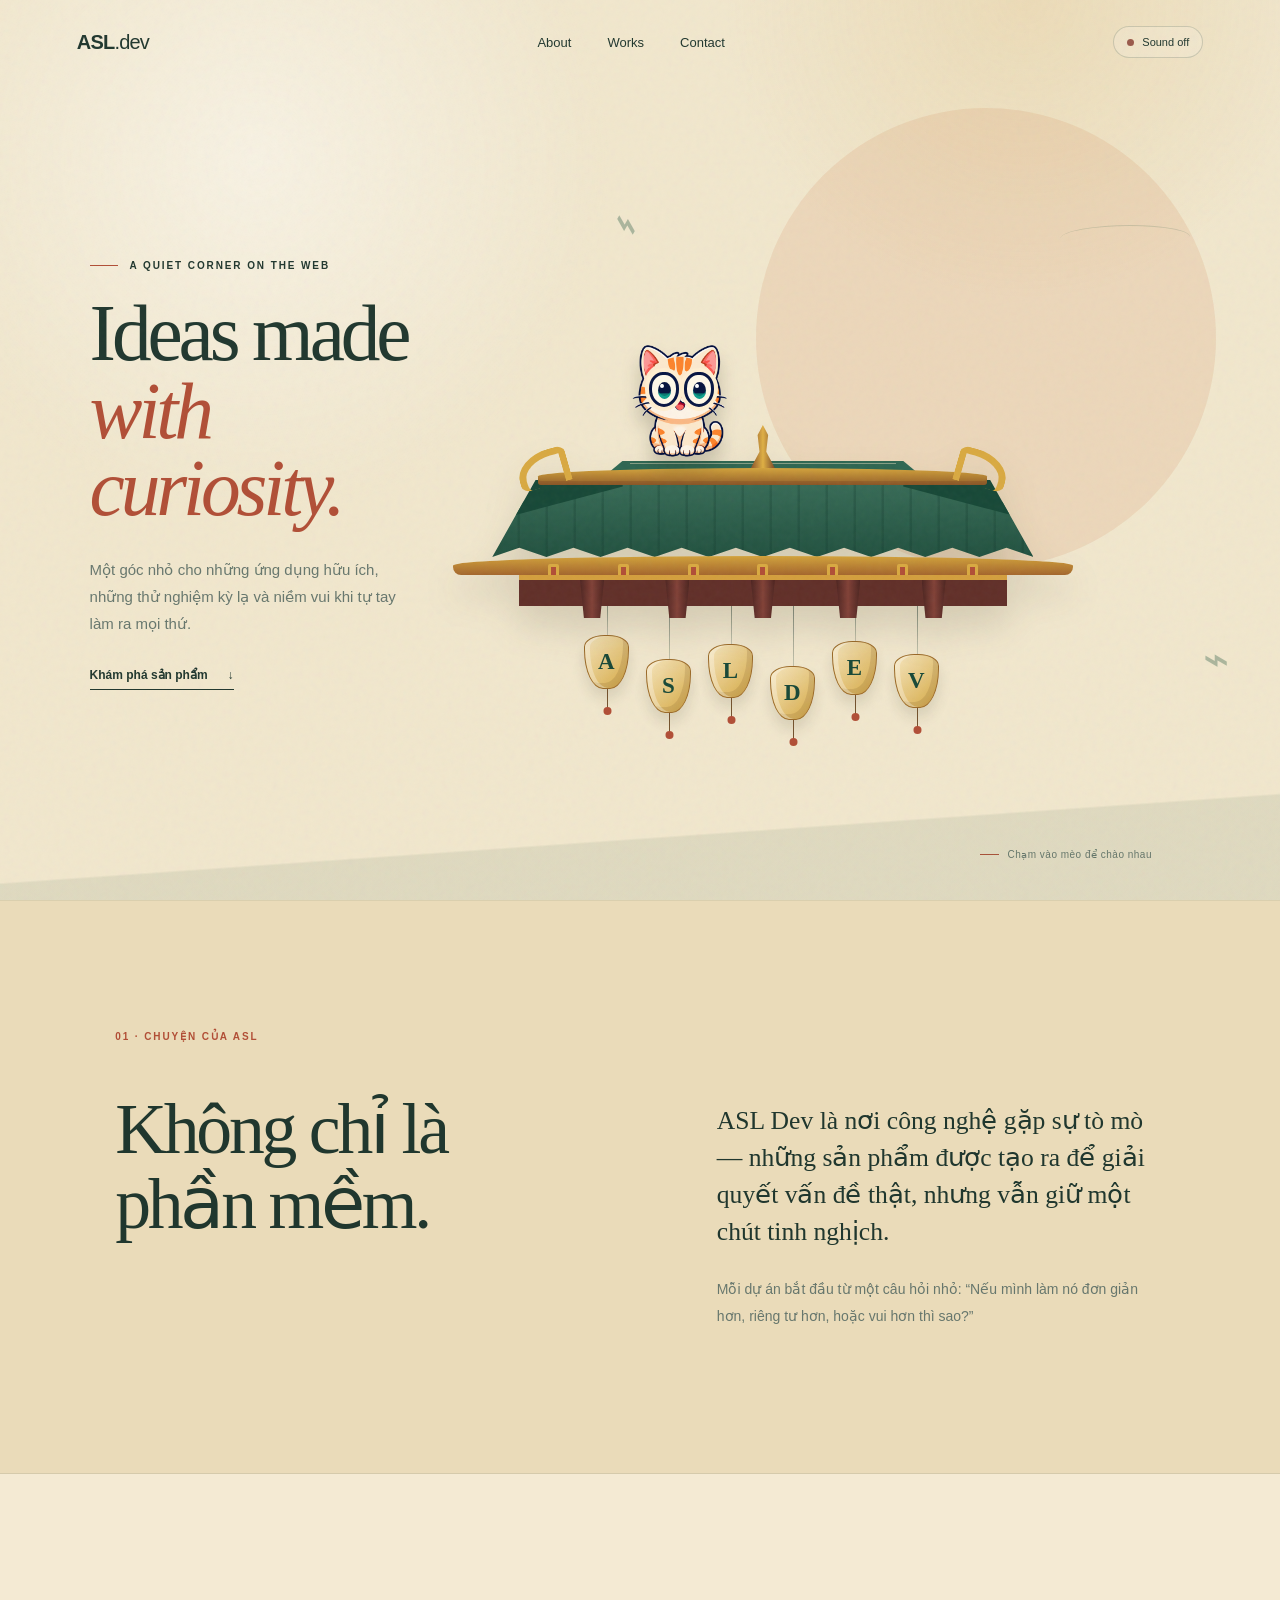
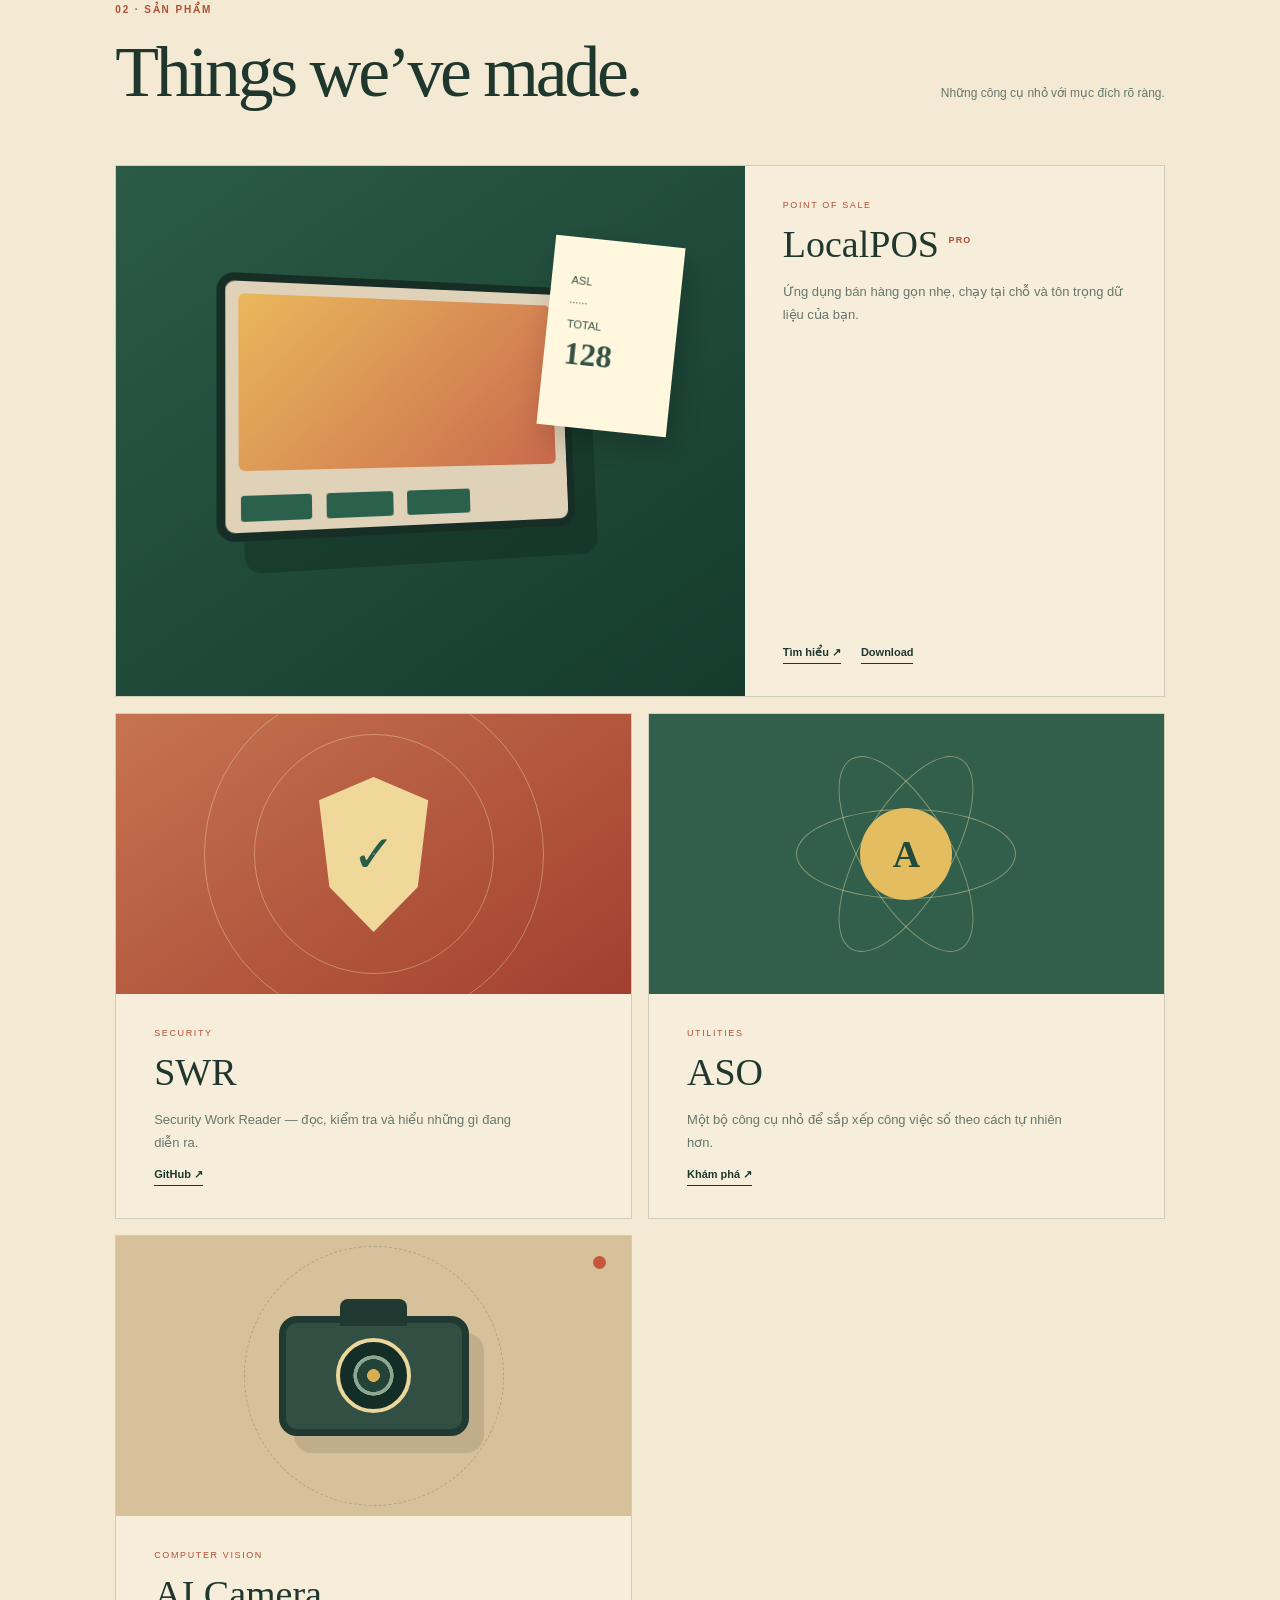
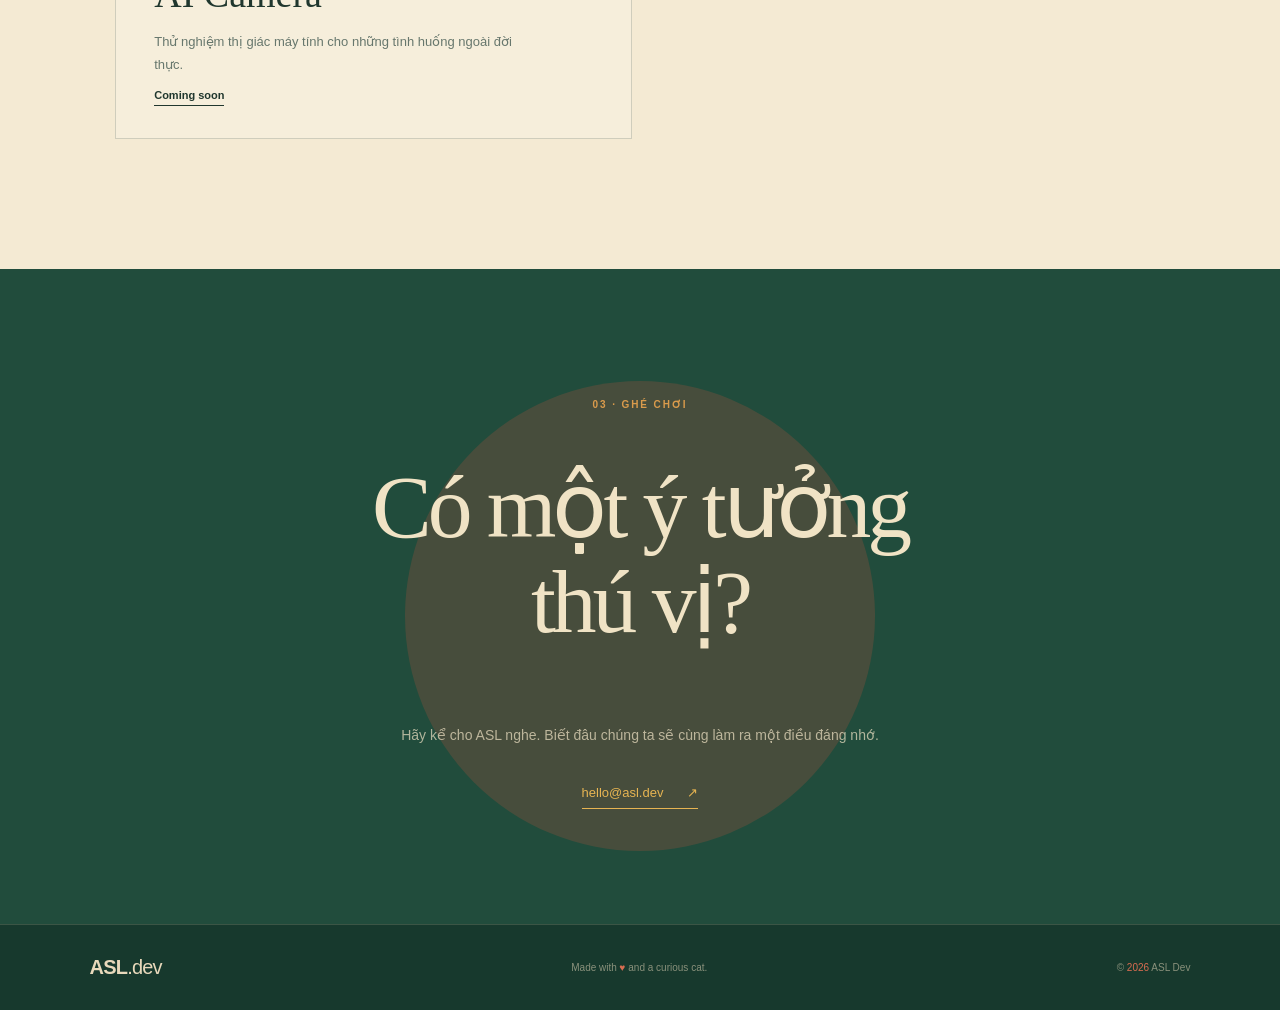
==== public/index.html @ 1c4ce169 "Replace layered mascot eyes" ====
<!doctype html>
<html lang="vi">
  <head>
    <meta charset="UTF-8" />
    <meta name="viewport" content="width=device-width, initial-scale=1.0" />
    <meta name="theme-color" content="#efe3c4" />
    <meta name="description" content="ASL Dev — những sản phẩm nhỏ, hữu ích và được làm bằng sự tò mò." />
    <title>ASL Dev — A quiet corner on the web</title>
    <link rel="stylesheet" href="./styles.css" />
    <script src="./script.js" defer></script>
  </head>
  <body>
    <div class="grain" aria-hidden="true"></div>
    <header class="topbar">
      <a class="brand" href="#top" aria-label="ASL Dev, về đầu trang">
        <span class="brand-mark">ASL</span><span>.dev</span>
      </a>
      <nav aria-label="Điều hướng chính">
        <a href="#story">About</a>
        <a href="#work">Works</a>
        <a href="#contact">Contact</a>
      </nav>
      <button class="sound-toggle" type="button" aria-pressed="false" aria-label="Bật âm thanh">
        <span class="sound-dot" aria-hidden="true"></span><span class="sound-label">Sound off</span>
      </button>
    </header>

    <main id="top">
      <section class="hero" aria-labelledby="hero-title">
        <div class="sun" aria-hidden="true"></div>
        <div class="cloud cloud-one" aria-hidden="true"></div>
        <div class="cloud cloud-two" aria-hidden="true"></div>
        <div class="leaf leaf-one" aria-hidden="true">⌁</div>
        <div class="leaf leaf-two" aria-hidden="true">⌁</div>

        <div class="hero-copy">
          <p class="eyebrow">A quiet corner on the web</p>
          <h1 id="hero-title">Ideas made<br /><em>with curiosity.</em></h1>
          <p class="intro">Một góc nhỏ cho những ứng dụng hữu ích, những thử nghiệm kỳ lạ và niềm vui khi tự tay làm ra mọi thứ.</p>
          <a class="discover" href="#work">Khám phá sản phẩm <span aria-hidden="true">↓</span></a>
        </div>

        <div class="scene" aria-label="Mèo ASL ngồi trên mái đình, bên dưới là chuông gió mang chữ ASLDEV">
          <div class="speech" role="status">Welcome to ASL Dev!</div>
          <div class="hearts" aria-hidden="true"></div>
          <button class="cat cat-game" type="button" aria-label="Chạm vào mèo" title="Say hello">
            <span class="zzz" aria-hidden="true">Zzz...</span>
            <img class="cat-sitting" src="./asl-cat.png" alt="" width="512" height="512" draggable="false" />
            <img class="cat-sleeping-pose" src="./asl-cat-sleeping.png" alt="" width="1776" height="886" draggable="false" />
            <span class="cat-eye cat-eye-left" aria-hidden="true"><span class="cat-pupil"></span></span>
            <span class="cat-eye cat-eye-right" aria-hidden="true"><span class="cat-pupil"></span></span>
            <span class="cat-glint" aria-hidden="true"></span>
          </button>

          <div class="roof" aria-hidden="true">
            <div class="finial"></div>
            <div class="roof-upper"><i></i></div>
            <div class="roof-ridge"></div>
            <div class="roof-main"><span class="tiles"></span></div>
            <div class="eave"><span></span><span></span><span></span><span></span><span></span><span></span><span></span></div>
            <div class="beam"><i></i><i></i><i></i><i></i><i></i></div>
          </div>

          <div class="chimes" aria-label="Chuông gió ASLDEV">
            <div class="chime" style="--i:0;--len:42px"><span class="cord"></span><span class="letter">A</span><i></i></div>
            <div class="chime" style="--i:1;--len:66px"><span class="cord"></span><span class="letter">S</span><i></i></div>
            <div class="chime" style="--i:2;--len:51px"><span class="cord"></span><span class="letter">L</span><i></i></div>
            <div class="chime" style="--i:3;--len:73px"><span class="cord"></span><span class="letter">D</span><i></i></div>
            <div class="chime" style="--i:4;--len:48px"><span class="cord"></span><span class="letter">E</span><i></i></div>
            <div class="chime" style="--i:5;--len:61px"><span class="cord"></span><span class="letter">V</span><i></i></div>
          </div>
        </div>
        <p class="scene-hint"><span></span> Chạm vào mèo để chào nhau</p>
      </section>

      <section class="story" id="story">
        <p class="section-index">01 · Chuyện của ASL</p>
        <div class="story-grid">
          <h2>Không chỉ là<br />phần mềm.</h2>
          <div>
            <p class="lead">ASL Dev là nơi công nghệ gặp sự tò mò — những sản phẩm được tạo ra để giải quyết vấn đề thật, nhưng vẫn giữ một chút tinh nghịch.</p>
            <p>Mỗi dự án bắt đầu từ một câu hỏi nhỏ: “Nếu mình làm nó đơn giản hơn, riêng tư hơn, hoặc vui hơn thì sao?”</p>
          </div>
        </div>
      </section>

      <section class="work" id="work" aria-labelledby="work-title">
        <div class="section-head">
          <div><p class="section-index">02 · Sản phẩm</p><h2 id="work-title">Things we’ve made.</h2></div>
          <p>Những công cụ nhỏ với mục đích rõ ràng.</p>
        </div>
        <div class="product-grid">
          <article class="product product-featured">
            <div class="product-visual pos-visual" aria-hidden="true"><div class="device"><span></span><i></i><i></i><i></i></div><div class="receipt">ASL<br />······<br />TOTAL<br /><b>128</b></div></div>
            <div class="product-copy"><span class="tag">Point of sale</span><h3>LocalPOS <sup>PRO</sup></h3><p>Ứng dụng bán hàng gọn nhẹ, chạy tại chỗ và tôn trọng dữ liệu của bạn.</p><div class="actions"><a href="#contact">Tìm hiểu <span>↗</span></a><a href="#contact">Download</a></div></div>
          </article>
          <article class="product">
            <div class="product-visual shield-visual" aria-hidden="true"><div class="shield"><span>✓</span></div><i></i><i></i><i></i></div>
            <div class="product-copy"><span class="tag">Security</span><h3>SWR</h3><p>Security Work Reader — đọc, kiểm tra và hiểu những gì đang diễn ra.</p><div class="actions"><a href="#contact">GitHub <span>↗</span></a></div></div>
          </article>
          <article class="product">
            <div class="product-visual orbit-visual" aria-hidden="true"><div class="core">A</div><span></span><span></span><span></span></div>
            <div class="product-copy"><span class="tag">Utilities</span><h3>ASO</h3><p>Một bộ công cụ nhỏ để sắp xếp công việc số theo cách tự nhiên hơn.</p><div class="actions"><a href="#contact">Khám phá <span>↗</span></a></div></div>
          </article>
          <article class="product">
            <div class="product-visual camera-visual" aria-hidden="true"><div class="camera"><div class="lens"></div><span></span></div><i></i></div>
            <div class="product-copy"><span class="tag">Computer vision</span><h3>AI Camera</h3><p>Thử nghiệm thị giác máy tính cho những tình huống ngoài đời thực.</p><div class="actions"><a href="#contact">Coming soon</a></div></div>
          </article>
        </div>
      </section>

      <section class="contact" id="contact">
        <div class="contact-sun" aria-hidden="true"></div>
        <p class="section-index">03 · Ghé chơi</p>
        <h2>Có một ý tưởng<br />thú vị?</h2>
        <p>Hãy kể cho ASL nghe. Biết đâu chúng ta sẽ cùng làm ra một điều đáng nhớ.</p>
        <a class="contact-link" href="mailto:hello@asl.dev">hello@asl.dev <span>↗</span></a>
      </section>
    </main>

    <footer>
      <a class="brand" href="#top"><span class="brand-mark">ASL</span><span>.dev</span></a>
      <p>Made with <span aria-label="love">♥</span> and a curious cat.</p>
      <p>© <span id="year"></span> ASL Dev</p>
    </footer>
  </body>
</html>
---- public/styles.css ----
:root{--paper:#f1e7cd;--paper-deep:#e7d4ad;--ink:#20372e;--muted:#67776d;--jade:#2e6651;--jade-dark:#174837;--terracotta:#b14e36;--gold:#d9a941;--wood:#612f28;--line:rgba(32,55,46,.18);--serif:Georgia,'Times New Roman',serif;--sans:Arial,'Helvetica Neue',sans-serif}
*{box-sizing:border-box}
html{scroll-behavior:smooth}
body{margin:0;background:var(--paper);color:var(--ink);font-family:var(--sans);overflow-x:hidden}
body::before{content:"";position:fixed;inset:0;pointer-events:none;background:radial-gradient(circle at 20% 18%,rgba(255,255,255,.45),transparent 28%),radial-gradient(circle at 80% 0%,rgba(209,160,72,.16),transparent 22%);z-index:-2}
.grain{position:fixed;inset:0;opacity:.12;pointer-events:none;z-index:20;background-image:url("data:image/svg+xml,%3Csvg viewBox='0 0 180 180' xmlns='http://www.w3.org/2000/svg'%3E%3Cfilter id='n'%3E%3CfeTurbulence type='fractalNoise' baseFrequency='.8' numOctaves='3' stitchTiles='stitch'/%3E%3C/filter%3E%3Crect width='100%25' height='100%25' filter='url(%23n)' opacity='.35'/%3E%3C/svg%3E")}
a{color:inherit;text-decoration:none}.topbar{height:84px;display:flex;align-items:center;justify-content:space-between;padding:0 clamp(24px,6vw,92px);position:absolute;top:0;left:0;right:0;z-index:10}.brand{font-weight:500;font-size:20px;letter-spacing:-.04em}.brand-mark{font-weight:600}.topbar nav{display:flex;gap:36px;font-size:13px}.topbar nav a{position:relative}.topbar nav a::after{content:"";position:absolute;left:0;right:100%;bottom:-6px;height:1px;background:currentColor;transition:right .3s}.topbar nav a:hover::after{right:0}.sound-toggle{border:1px solid var(--line);border-radius:40px;background:rgba(255,255,255,.14);color:var(--ink);padding:9px 13px;display:flex;gap:8px;align-items:center;font:500 11px var(--sans);cursor:pointer}.sound-dot{width:7px;height:7px;border-radius:50%;background:#9a5a4b}.sound-toggle[aria-pressed="true"] .sound-dot{background:#3f8a64;box-shadow:0 0 0 3px rgba(63,138,100,.12)}
.hero{min-height:780px;height:100vh;max-height:980px;position:relative;display:grid;grid-template-columns:minmax(280px,.8fr) 1.2fr;align-items:center;padding:110px clamp(24px,7vw,110px) 60px;overflow:hidden}.hero::after{content:"";position:absolute;left:0;right:0;bottom:0;height:120px;background:linear-gradient(176deg,transparent 49%,rgba(72,104,75,.1) 50%,rgba(72,104,75,.1) 100%);pointer-events:none}.hero-copy{max-width:590px;z-index:2}.eyebrow,.section-index{text-transform:uppercase;letter-spacing:.19em;font-size:10px;font-weight:600}.eyebrow{display:flex;align-items:center;gap:12px;margin-bottom:24px}.eyebrow::before{content:"";width:28px;height:1px;background:var(--terracotta)}h1,h2,h3,p{margin-top:0}.hero h1{font:500 clamp(54px,6.2vw,94px)/.98 var(--serif);letter-spacing:-.052em;margin-bottom:28px}.hero h1 em{color:var(--terracotta);font-weight:500}.intro{max-width:470px;font-size:15px;line-height:1.8;color:var(--muted)}.discover{display:inline-flex;align-items:center;gap:20px;margin-top:16px;padding-bottom:7px;border-bottom:1px solid var(--ink);font-size:12px;font-weight:600}.discover span{transition:transform .25s}.discover:hover span{transform:translateY(4px)}.sun{position:absolute;width:460px;height:460px;border-radius:50%;right:5%;top:12%;background:rgba(202,123,74,.14);filter:blur(.2px)}.cloud{position:absolute;width:130px;height:26px;border-radius:50%;border-top:1px solid rgba(49,88,69,.18);transform:skewX(-22deg);animation:cloud 24s ease-in-out infinite}.cloud-one{top:25%;right:7%}.cloud-two{top:62%;left:45%;width:90px;animation-delay:-9s}.leaf{position:absolute;color:rgba(39,90,65,.35);font-size:44px;animation:leaf 8s ease-in-out infinite}.leaf-one{left:48%;top:22%;transform:rotate(30deg)}.leaf-two{right:4%;bottom:24%;animation-delay:-4s}
.scene{position:relative;width:min(720px,54vw);height:600px;justify-self:end;z-index:3;isolation:isolate}.roof{position:absolute;width:660px;max-width:100%;height:190px;left:50%;top:250px;transform:translateX(-50%);filter:drop-shadow(0 20px 17px rgba(50,39,26,.14));z-index:4}.roof-main{position:absolute;left:9%;right:9%;top:55px;height:94px;background:repeating-linear-gradient(90deg,transparent 0 25px,rgba(17,57,44,.25) 26px 28px),linear-gradient(#386c57,#1c4b3a);clip-path:polygon(8% 0,92% 0,100% 82%,95% 72%,90% 82%,85% 72%,80% 82%,75% 72%,70% 82%,65% 72%,60% 82%,55% 72%,50% 82%,45% 72%,40% 82%,35% 72%,30% 82%,25% 72%,20% 82%,15% 72%,10% 82%,5% 72%,0 82%);border-radius:45% 45% 4% 4%}.roof-main::before,.roof-main::after{content:"";position:absolute;top:-8px;width:27%;height:34px;background:var(--jade-dark)}.roof-main::before{left:-3%;transform:skewY(-12deg) rotate(-3deg);border-radius:70% 0 0}.roof-main::after{right:-3%;transform:skewY(12deg) rotate(3deg);border-radius:0 70% 0 0}.roof-upper{position:absolute;top:31px;left:22%;right:22%;height:42px;background:var(--jade);clip-path:polygon(12% 12%,88% 12%,100% 100%,0 100%)}.roof-upper i{position:absolute;inset:7px 14%;border-top:1px solid rgba(239,227,196,.45);border-bottom:1px solid rgba(19,64,48,.65)}.roof-ridge{position:absolute;height:17px;top:43px;left:16%;right:16%;border-radius:50% 50% 3px 3px;background:linear-gradient(#d3a33c,#945f28);z-index:2;box-shadow:inset 0 -4px rgba(100,51,28,.22)}.roof-ridge::before,.roof-ridge::after{content:"";position:absolute;top:-17px;width:38px;height:29px;border:7px solid var(--gold);border-bottom:0;border-radius:70% 20% 0}.roof-ridge::before{left:-21px;transform:rotate(-16deg)}.roof-ridge::after{right:-21px;transform:scaleX(-1) rotate(-16deg)}.finial{position:absolute;left:50%;top:0;transform:translateX(-50%);height:43px;width:24px;background:linear-gradient(90deg,#8d5429,#dfb044,#7c4825);clip-path:polygon(50% 0,72% 23%,64% 62%,100% 100%,0 100%,36% 62%,28% 23%);z-index:3}.eave{position:absolute;left:3%;right:3%;height:19px;top:131px;background:linear-gradient(#d2a23b,#a4662c);border-radius:50% 50% 8px 8px;display:flex;justify-content:space-around;padding:8px 10% 0}.eave span{width:11px;height:18px;background:var(--terracotta);border:3px solid var(--gold);border-radius:2px}.beam{position:absolute;top:150px;left:13%;right:13%;height:31px;background:var(--wood);border-top:5px solid #d49f3d;display:flex;justify-content:space-evenly}.beam i{width:24px;height:38px;background:linear-gradient(90deg,#4d2420,#814137,#4d2420);clip-path:polygon(0 0,100% 0,84% 100%,16% 100%)}
.cat{position:absolute;z-index:7;left:50%;top:133px;width:124px;height:135px;transform:translateX(-50%);background:none;border:0;padding:0;cursor:pointer;transform-origin:50% 100%;animation:cat-sway 5.8s ease-in-out infinite}.cat:focus-visible{outline:2px dashed var(--terracotta);outline-offset:8px}.cat .body{position:absolute;width:70px;height:73px;left:28px;top:57px;background:#c77f54;border:3px solid #522f29;border-radius:44% 48% 30% 28%;z-index:2;box-shadow:inset -12px -7px rgba(106,49,39,.15)}.chest{position:absolute;width:32px;height:36px;left:10px;top:20px;background:#efcaa3;border-radius:50% 45% 30% 40%;transform:rotate(9deg)}.head{position:absolute;width:82px;height:69px;left:19px;top:8px;background:#ce8658;border:3px solid #522f29;border-radius:47% 47% 42% 42%;z-index:4;box-shadow:inset -8px -5px rgba(106,49,39,.11);transition:transform .25s}.ear{position:absolute;width:31px;height:36px;top:-18px;background:#ce8658;border:3px solid #522f29;z-index:-1;animation:ear-twitch 7s step-end infinite}.ear::after{content:"";position:absolute;inset:7px 6px;background:#e7a08b;clip-path:polygon(50% 0,100% 100%,0 100%)}.ear-left{left:1px;clip-path:polygon(0 0,100% 72%,15% 100%)}.ear-right{right:1px;clip-path:polygon(100% 0,85% 100%,0 72%);animation-delay:-3.4s}.face{position:absolute;inset:0}.eye{position:absolute;top:28px;width:12px;height:13px;background:#f8e4ba;border:2px solid #522f29;border-radius:50%;overflow:hidden;animation:blink 7s infinite}.eye i{display:block;width:5px;height:7px;background:#20372e;border-radius:50%;margin:2px;transform:translate(var(--eye-x,0),var(--eye-y,0));transition:transform .08s}.eye-left{left:21px}.eye-right{right:21px;animation-delay:-3s}.nose{position:absolute;left:50%;top:43px;width:7px;height:5px;background:#713c37;border-radius:50%;transform:translateX(-50%)}.mouth{position:absolute;left:50%;top:47px;width:18px;height:10px;border-bottom:2px solid #713c37;border-radius:50%;transform:translateX(-50%)}.tail{position:absolute;z-index:1;width:61px;height:70px;right:0;bottom:2px;border:13px solid #b76b47;border-left-color:transparent;border-top-color:transparent;border-radius:0 0 60% 50%;transform-origin:13px 57px;animation:tail 2.8s ease-in-out infinite}.paw{position:absolute;width:19px;height:43px;left:42px;top:80px;background:#d58d60;border:3px solid #522f29;border-radius:12px;z-index:5;transform-origin:50% 8px;opacity:0}.cat.waving .paw{opacity:1;animation:wave .55s ease-in-out 3}.cat.tilt .head{transform:rotate(12deg) translate(3px,1px)}.cat.sleeping{animation:none;transform:translateX(-50%) translateY(20px) scaleY(.72) rotate(-5deg)}.cat.sleeping .head{transform:translate(-20px,20px) rotate(-14deg)}.cat.sleeping .tail{animation-duration:7s}.cat.sleeping .eye{height:2px;top:35px;border-radius:0;border-width:1px;background:#522f29;animation:none}.cat.sleeping .eye i{display:none}.zzz{position:absolute;right:-28px;top:0;color:var(--jade);font:600 13px var(--serif);letter-spacing:2px;opacity:0}.cat.snoring .zzz{animation:zzz 2.8s ease-out infinite}.speech{position:absolute;left:50%;top:88px;background:#fff8e9;border:1px solid var(--line);border-radius:16px 16px 16px 3px;padding:10px 14px;font:500 11px var(--sans);z-index:9;opacity:0;transform:translate(-5px,10px);transition:.35s;white-space:nowrap;box-shadow:0 8px 28px rgba(46,50,37,.1)}.speech.show{opacity:1;transform:translate(-5px,0)}.hearts{position:absolute;left:50%;top:148px;z-index:10;pointer-events:none}.heart{position:absolute;color:var(--terracotta);font-size:14px;animation:heart 1.4s ease-out forwards}
.chimes{position:absolute;z-index:2;left:50%;top:418px;width:410px;height:170px;transform:translateX(-50%);display:flex;justify-content:center;gap:14px}.chime{width:48px;height:150px;transform-origin:50% 0;animation:swing calc(4.3s + var(--i)*.23s) ease-in-out infinite alternate;animation-delay:calc(var(--i)*-.7s);touch-action:none;cursor:grab}.chime .cord{display:block;margin:auto;width:1px;height:var(--len);background:linear-gradient(rgba(34,61,50,.6),rgba(34,61,50,.22))}.letter{display:flex;align-items:center;justify-content:center;width:45px;height:54px;background:linear-gradient(135deg,#f6e6be,#d6a944);border:1px solid #9b6a28;border-radius:45% 45% 42% 42% / 22% 22% 72% 72%;color:var(--jade-dark);font:600 23px var(--serif);box-shadow:inset 5px 0 rgba(255,255,255,.3),inset -5px -5px rgba(104,68,31,.15),0 9px 14px rgba(40,39,25,.12)}.chime i{display:block;width:1px;height:22px;margin:auto;background:#73512c}.chime i::after{content:"";display:block;width:8px;height:8px;background:var(--terracotta);border-radius:50%;transform:translate(-3.5px,18px)}.chime.hit{animation:hit .7s ease-out}.scene-hint{position:absolute;right:10%;bottom:30px;font-size:10px;color:var(--muted);letter-spacing:.05em;display:flex;align-items:center;gap:8px}.scene-hint span{width:19px;height:1px;background:var(--terracotta)}
.story,.work{padding:130px clamp(24px,9vw,140px)}.story{background:#eadbb9;border-top:1px solid rgba(35,67,53,.08);border-bottom:1px solid rgba(35,67,53,.1)}.section-index{color:var(--terracotta);margin-bottom:50px}.story-grid{display:grid;grid-template-columns:1fr 1fr;gap:12vw}.story h2,.work h2,.contact h2{font:500 clamp(46px,5.6vw,78px)/1.05 var(--serif);letter-spacing:-.045em}.story-grid>div{padding-top:10px;max-width:530px}.story-grid p{font-size:14px;line-height:1.9;color:var(--muted)}.story-grid .lead{font:500 clamp(20px,2vw,28px)/1.45 var(--serif);color:var(--ink)}.work{background:#f4ead3}.section-head{display:flex;justify-content:space-between;align-items:end;margin-bottom:55px}.section-head .section-index{margin-bottom:20px}.section-head h2{margin-bottom:0}.section-head>p{font-size:12px;color:var(--muted);margin-bottom:10px}.product-grid{display:grid;grid-template-columns:repeat(2,1fr);gap:16px}.product{border:1px solid var(--line);background:rgba(255,255,255,.18);min-height:490px;display:flex;flex-direction:column;transition:transform .35s,background .35s}.product:hover{transform:translateY(-5px);background:rgba(255,255,255,.42)}.product-featured{grid-column:span 2;display:grid;grid-template-columns:1.2fr .8fr;min-height:530px}.product-visual{min-height:280px;position:relative;overflow:hidden;background:#d9c8a6}.product-copy{padding:34px 38px 32px;display:flex;flex-direction:column;flex:1}.tag{text-transform:uppercase;color:var(--terracotta);font-size:9px;letter-spacing:.18em}.product h3{font:500 38px var(--serif);margin:12px 0 15px}.product h3 sup{font:600 9px var(--sans);color:var(--terracotta);letter-spacing:.13em}.product p{font-size:13px;color:var(--muted);line-height:1.75;max-width:380px}.actions{margin-top:auto;display:flex;gap:20px}.actions a{font-size:11px;font-weight:600;border-bottom:1px solid var(--ink);padding-bottom:4px}.pos-visual{min-height:530px;background:linear-gradient(145deg,#2b5b47,#153b2d)}.device{position:absolute;width:58%;height:48%;left:17%;top:21%;background:#dfd2b8;border:8px solid #172e27;border-radius:17px;transform:perspective(700px) rotateY(15deg) rotateX(5deg);box-shadow:25px 30px 0 rgba(8,29,21,.3)}.device span{display:block;height:71%;margin:12px;background:linear-gradient(135deg,#eab75c,#c9694c);border-radius:6px}.device i{display:inline-block;width:19%;height:10%;margin:3% 0 0 4%;background:#2b604c;border-radius:3px}.receipt{position:absolute;right:11%;top:14%;background:#fff8df;width:130px;height:190px;padding:32px 20px;color:#355143;font:500 11px/2 var(--sans);transform:rotate(6deg);box-shadow:8px 13px 30px rgba(0,0,0,.2)}.receipt b{font:600 32px var(--serif)}.shield-visual{background:linear-gradient(145deg,#c6744f,#a23f30);display:grid;place-items:center}.shield{width:130px;height:155px;background:#f0d89b;clip-path:polygon(50% 0,92% 15%,84% 71%,50% 100%,16% 71%,8% 15%);display:grid;place-items:center;filter:drop-shadow(12px 16px 0 rgba(91,33,27,.2))}.shield span{font:500 52px var(--serif);color:#285d49}.shield-visual i{position:absolute;border:1px solid rgba(255,239,195,.35);border-radius:50%}.shield-visual i:nth-of-type(1){width:240px;height:240px}.shield-visual i:nth-of-type(2){width:340px;height:340px}.orbit-visual{background:#315f4c;display:grid;place-items:center}.core{width:92px;height:92px;border-radius:50%;display:grid;place-items:center;background:#e4bd61;color:#224b3b;font:600 38px var(--serif);z-index:2}.orbit-visual span{position:absolute;width:220px;height:90px;border:1px solid rgba(240,220,164,.45);border-radius:50%;transform:rotate(var(--r))}.orbit-visual span:nth-of-type(1){--r:0}.orbit-visual span:nth-of-type(2){--r:60deg}.orbit-visual span:nth-of-type(3){--r:-60deg}.camera-visual{background:#d6c19b;display:grid;place-items:center}.camera{width:190px;height:120px;border-radius:18px;background:#324f43;border:7px solid #213a31;display:grid;place-items:center;box-shadow:15px 17px 0 rgba(51,49,34,.13)}.camera::before{content:"";position:absolute;width:67px;height:27px;top:63px;background:#213a31;border-radius:8px 8px 0 0}.lens{width:75px;height:75px;border-radius:50%;background:radial-gradient(circle,#d7ad53 0 13%,#244338 14% 34%,#8ba792 35% 42%,#132e26 43%);border:4px solid #ebd79c}.camera span{position:absolute;width:13px;height:13px;border-radius:50%;background:#c4573e;right:25px;top:20px}.camera-visual>i{position:absolute;width:260px;height:260px;border:1px dashed rgba(38,76,60,.25);border-radius:50%;animation:spin 20s linear infinite}
.contact{position:relative;background:#214c3c;color:#f0e3c5;text-align:center;padding:130px 24px 115px;overflow:hidden}.contact .section-index{color:#e6b452}.contact h2{font-size:clamp(52px,7vw,100px);position:relative}.contact>p:not(.section-index){max-width:490px;margin:0 auto 35px;color:rgba(240,227,197,.7);font-size:14px;line-height:1.8;position:relative}.contact-link{display:inline-flex;gap:24px;align-items:center;border-bottom:1px solid #e6b452;padding-bottom:8px;color:#e6b452;font-size:13px;position:relative}.contact-sun{position:absolute;width:470px;height:470px;border-radius:50%;background:#b4513b;left:50%;top:53%;transform:translate(-50%,-50%);opacity:.26}footer{height:86px;background:#17392d;color:#e8d9bb;border-top:1px solid rgba(244,226,191,.16);display:flex;align-items:center;justify-content:space-between;padding:0 clamp(24px,7vw,110px);font-size:10px}footer p{margin:0;color:rgba(232,217,187,.55)}footer p span{color:#d86d51}
@keyframes cat-sway{0%,100%{transform:translateX(-50%) rotate(-3deg)}50%{transform:translateX(-50%) rotate(4deg)}}@keyframes tail{0%,100%{transform:rotate(-7deg)}50%{transform:rotate(14deg)}}@keyframes ear-twitch{0%,88%,92%,100%{transform:rotate(0)}90%{transform:rotate(-9deg)}}@keyframes blink{0%,45%,48%,100%{transform:scaleY(1)}46%,47%{transform:scaleY(.08)}}@keyframes wave{0%,100%{transform:rotate(0)}50%{transform:rotate(-35deg) translateY(-8px)}}@keyframes zzz{0%{opacity:0;transform:translate(0,8px) scale(.7)}40%{opacity:1}100%{opacity:0;transform:translate(20px,-28px) scale(1.25)}}@keyframes heart{0%{opacity:0;transform:translate(0,0) scale(.5)}20%{opacity:1}100%{opacity:0;transform:translate(var(--x),-75px) scale(1.3) rotate(var(--r))}}@keyframes swing{from{transform:rotate(-3deg)}to{transform:rotate(4deg)}}@keyframes hit{0%{transform:rotate(0)}25%{transform:rotate(16deg)}55%{transform:rotate(-12deg)}100%{transform:rotate(0)}}@keyframes leaf{0%,100%{transform:translate(0,0) rotate(20deg)}50%{transform:translate(30px,25px) rotate(70deg)}}@keyframes cloud{0%,100%{transform:translateX(-20px) skewX(-22deg)}50%{transform:translateX(30px) skewX(-22deg)}}@keyframes spin{to{transform:rotate(360deg)}}
@media(max-width:900px){.topbar nav{display:none}.hero{height:auto;max-height:none;min-height:980px;grid-template-columns:1fr;align-content:start;padding-top:130px}.hero-copy{text-align:center;margin:auto}.eyebrow{justify-content:center}.hero h1{font-size:clamp(50px,12vw,78px)}.intro{margin-left:auto;margin-right:auto}.scene{width:100%;height:530px;justify-self:center;margin-top:10px}.roof{width:620px;top:210px}.cat{top:93px}.chimes{top:378px;transform:translateX(-50%) scale(.9);transform-origin:top}.sun{width:380px;height:380px;right:50%;transform:translateX(50%);top:42%}.scene-hint{right:50%;transform:translateX(50%);bottom:0;white-space:nowrap}.story-grid{grid-template-columns:1fr;gap:30px}.product-featured{grid-template-columns:1fr}.pos-visual{min-height:390px}.section-head{align-items:start}.section-head>p{display:none}}
@media(max-width:620px){.topbar{height:70px}.sound-label{display:none}.hero{min-height:880px;padding-left:18px;padding-right:18px}.hero h1{font-size:50px}.intro{font-size:13px}.scene{height:470px}.roof{width:490px;top:190px;transform:translateX(-50%) scale(.82);transform-origin:top center}.cat{top:64px;transform:translateX(-50%) scale(.85);animation-name:cat-sway-mobile}.chimes{top:338px;width:360px;gap:7px;transform:translateX(-50%) scale(.76)}.speech{top:45px}.scene-hint{bottom:4px}.story,.work{padding:90px 22px}.story h2,.work h2{font-size:44px}.product-grid{grid-template-columns:1fr}.product-featured{grid-column:span 1}.product{min-height:430px}.product-visual,.pos-visual{min-height:300px}.receipt{width:90px;height:145px;padding:20px 12px}.product-copy{padding:28px}.section-head{margin-bottom:35px}.contact{padding-top:100px}.contact-sun{width:330px;height:330px}footer{height:auto;min-height:120px;gap:12px;flex-direction:column;justify-content:center}.cloud,.leaf{display:none}}@keyframes cat-sway-mobile{0%,100%{transform:translateX(-50%) scale(.85) rotate(-3deg)}50%{transform:translateX(-50%) scale(.85) rotate(4deg)}}
@media(prefers-reduced-motion:reduce){html{scroll-behavior:auto}*,*::before,*::after{animation-duration:.001ms!important;animation-iteration-count:1!important;transition-duration:.001ms!important}}
@media(prefers-color-scheme:dark){:root{--paper:#152b23;--paper-deep:#1b3429;--ink:#eddfbf;--muted:#aebcaf;--line:rgba(237,223,191,.17)}body::before{background:radial-gradient(circle at 70% 15%,rgba(210,92,62,.12),transparent 25%)}.story{background:#1a3329}.work{background:#132b22}.product{background:rgba(255,255,255,.025)}.product:hover{background:rgba(255,255,255,.06)}.hero::after{background:linear-gradient(176deg,transparent 49%,rgba(95,140,105,.08) 50%)}.sound-toggle{background:rgba(255,255,255,.04)}.speech{color:#20372e}.grain{opacity:.08}}

/* The original Meow Tap Away 2D mascot, kept intact and animated as one illustration. */
.cat.cat-game{left:39%;top:132px;width:180px;height:180px;overflow:visible;animation:catGameSway 5.8s ease-in-out infinite;filter:drop-shadow(0 13px 9px rgba(39,38,24,.2))}
.cat-game img{display:block;width:100%;height:100%;object-fit:contain;user-select:none;transform-origin:50% 76%;transition:transform .3s cubic-bezier(.2,.9,.3,1)}
.cat-game .cat-pupil{position:absolute;top:69px;width:15px;height:17px;border-radius:50%;background:linear-gradient(#071542 0 68%,#08756e 69%);transform:translate(var(--eye-x,0),var(--eye-y,0));transition:transform .07s linear;box-shadow:inset 0 -2px rgba(13,221,185,.35);pointer-events:none}
.cat-game .cat-pupil::after{content:"";position:absolute;width:4px;height:4px;border-radius:50%;background:#fff;left:3px;top:2px}
.cat-game .cat-pupil-left{left:60px}.cat-game .cat-pupil-right{left:103px}
.cat-game .cat-glint{position:absolute;width:11px;height:5px;border-radius:50%;background:rgba(255,255,255,.78);left:57px;top:61px;opacity:0;transform:rotate(-28deg)}
.cat-game:hover img{transform:translateY(-3px) scale(1.025)}
.cat-game.tilt img{transform:rotate(9deg) translate(5px,-3px) scale(1.035)}
.cat-game.waving img{animation:catGameWave .55s ease-in-out 3}
.cat-game.waving .cat-glint{animation:catGameGlint .75s ease-out 2}
.cat.cat-game.sleeping{animation:none;transform:translateX(-50%) translateY(29px) rotate(-8deg);filter:drop-shadow(0 8px 7px rgba(39,38,24,.16))}
.cat-game.sleeping img{transform:scaleY(.82) rotate(-4deg);transform-origin:50% 88%;filter:saturate(.9)}
.cat-game .zzz{right:-12px;top:11px}
@keyframes catGameSway{0%,100%{transform:translateX(-50%) rotate(-7deg) translateY(1px)}50%{transform:translateX(-50%) rotate(-3deg) translateY(-2px)}}
@keyframes catGameWave{0%,100%{transform:rotate(0) translateY(0)}30%{transform:rotate(-5deg) translateY(-7px)}65%{transform:rotate(4deg) translateY(-3px)}}
@keyframes catGameGlint{0%,100%{opacity:0;transform:translateX(-5px) rotate(-28deg) scale(.6)}45%{opacity:1;transform:translateX(7px) rotate(-28deg) scale(1)}}
@media(max-width:620px){.cat.cat-game{left:36%;top:102px;width:165px;height:165px;animation-name:catGameSwayMobile}.cat-game .cat-pupil{top:63px;width:14px;height:16px}.cat-game .cat-pupil-left{left:55px}.cat-game .cat-pupil-right{left:94px}.cat.cat-game.sleeping{transform:translateX(-50%) scale(.85) translateY(26px) rotate(-8deg)}}
@keyframes catGameSwayMobile{0%,100%{transform:translateX(-50%) scale(.85) rotate(-7deg)}50%{transform:translateX(-50%) scale(.85) rotate(-3deg) translateY(-2px)}}

/* Pose-based mascot sizing: no rotation or squash is used to fake sleep. */
.cat.cat-game{left:38%;top:151px;width:148px;height:148px}
.cat-game .cat-sitting{position:absolute;inset:0;opacity:1}
.cat-game .cat-sleeping-pose{position:absolute;width:244px;height:122px;max-width:none;left:-40px;top:37px;object-fit:contain;opacity:0;transform:none;transition:opacity .28s ease,transform .35s ease;pointer-events:none}
.cat-game.sleeping .cat-sitting{opacity:0;transform:translateY(7px) scale(.94)}
.cat-game.sleeping .cat-sleeping-pose{opacity:1;transform:translateY(0)}
.cat.cat-game.sleeping{transform:translateX(-50%) rotate(-4deg);filter:drop-shadow(0 8px 7px rgba(39,38,24,.16))}
.cat-game.sleeping img{filter:none}
.cat-game.sleeping .cat-pupil,.cat-game.sleeping .cat-glint{opacity:0}
.cat-game .cat-pupil{top:57px;width:13px;height:15px}
.cat-game .cat-pupil-left{left:49px}.cat-game .cat-pupil-right{left:85px}
.cat-game .zzz{right:-47px;top:35px}
@media(max-width:620px){.cat.cat-game{left:36%;top:124px;width:128px;height:128px}.cat-game .cat-sleeping-pose{width:205px;height:103px;left:-33px;top:31px}.cat-game .cat-pupil{top:49px;width:11px;height:13px}.cat-game .cat-pupil-left{left:42px}.cat-game .cat-pupil-right{left:73px}.cat.cat-game.sleeping{transform:translateX(-50%) rotate(-4deg)}.cat-game .zzz{right:-42px;top:28px}}

/* One complete animated eye system replaces the baked-in eyes visually. */
.cat-game .cat-eye{position:absolute;top:46px;width:30px;height:35px;border:3px solid #071542;border-radius:48% 48% 52% 52%;background:#fff9e9;overflow:hidden;z-index:3;box-shadow:0 0 0 4px #ffefd1;pointer-events:none}
.cat-game .cat-eye-left{left:43px}.cat-game .cat-eye-right{left:78px}
.cat-game .cat-eye .cat-pupil{position:absolute;left:6px;top:7px;width:13px;height:17px;border:0;border-radius:50%;background:linear-gradient(#06143f 0 67%,#087970 68%);transform:translate(var(--eye-x,0),var(--eye-y,0));transition:transform .07s linear;box-shadow:inset 0 -3px rgba(25,226,190,.36)}
.cat-game .cat-eye .cat-pupil::before{content:"";position:absolute;width:4px;height:4px;border-radius:50%;background:#fff;left:2px;top:2px}
.cat-game .cat-eye .cat-pupil::after{content:"";position:absolute;width:2px;height:2px;border-radius:50%;background:#fff;right:2px;bottom:3px}
.cat-game.sleeping .cat-eye{opacity:0}
@media(max-width:620px){.cat-game .cat-eye{top:39px;width:27px;height:32px;border-width:3px;box-shadow:0 0 0 3px #ffefd1}.cat-game .cat-eye-left{left:37px}.cat-game .cat-eye-right{left:67px}.cat-game .cat-eye .cat-pupil{left:5px;top:6px;width:12px;height:16px}}
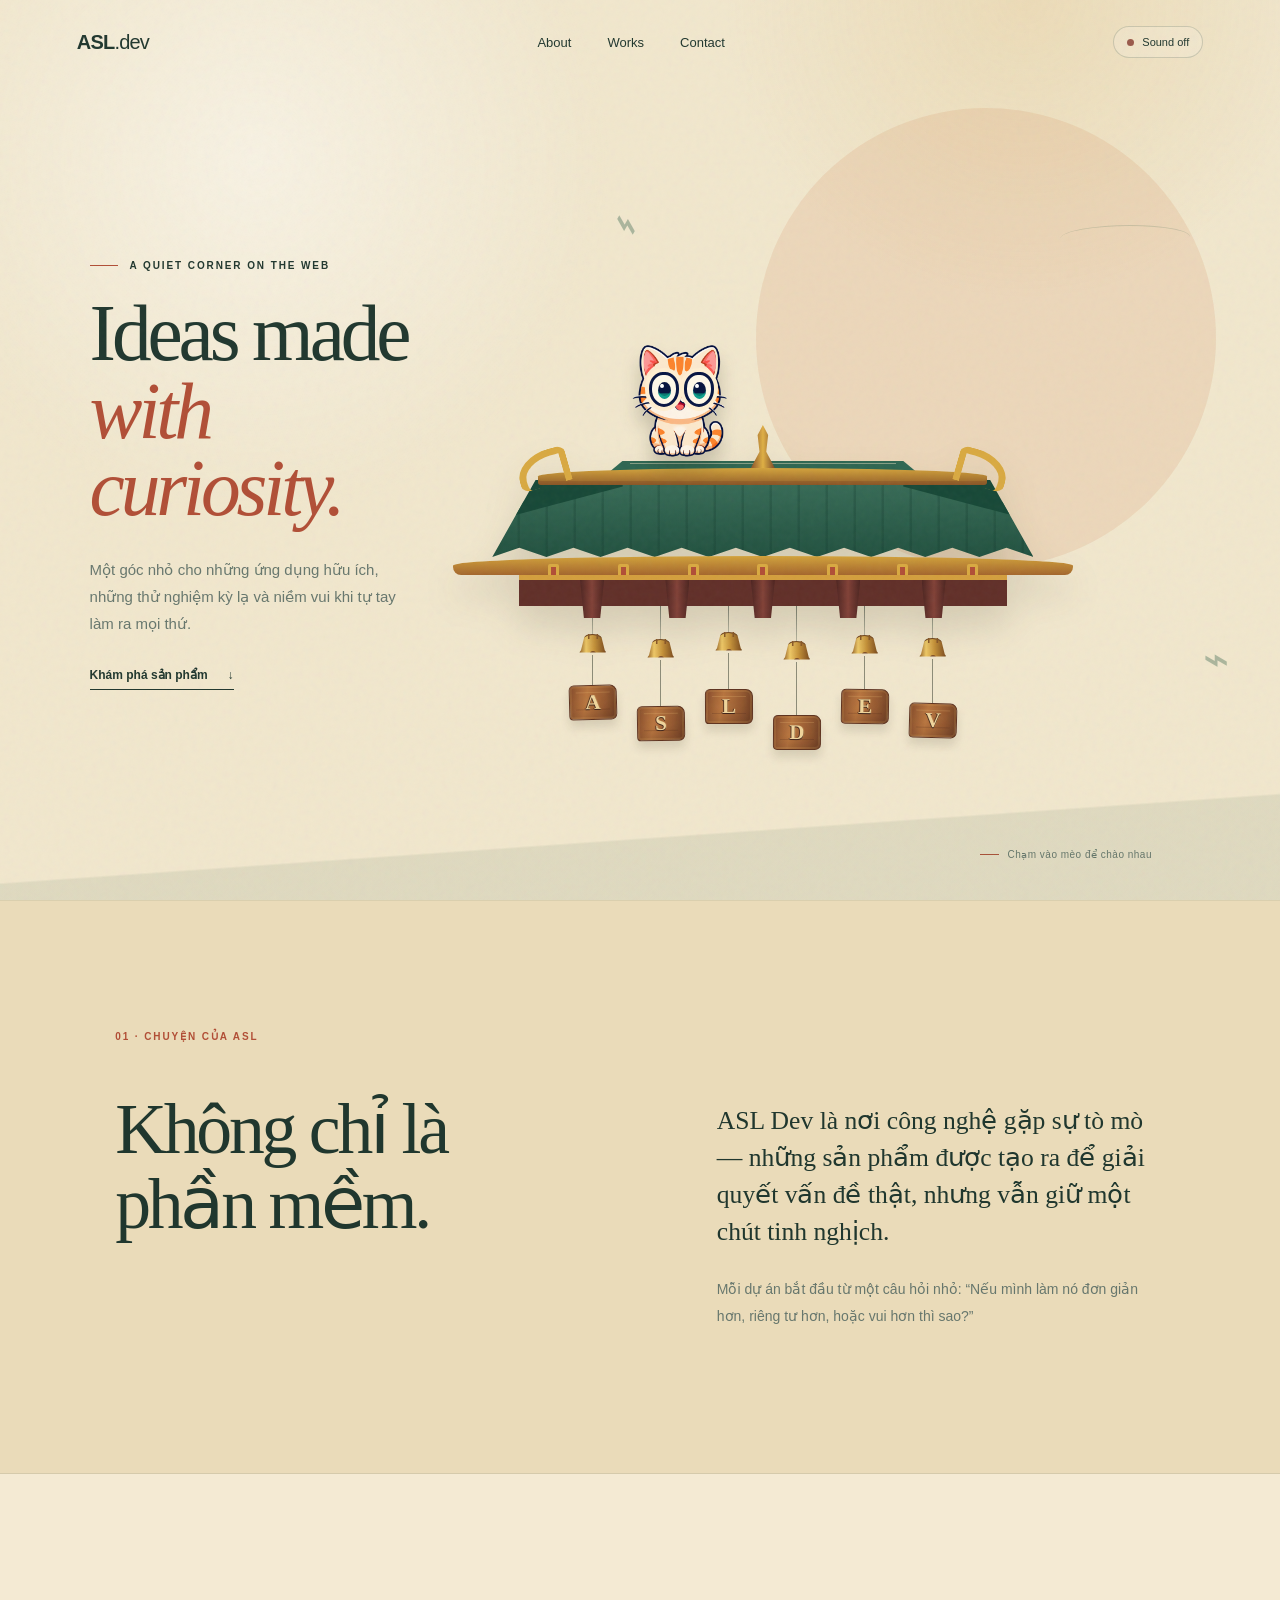
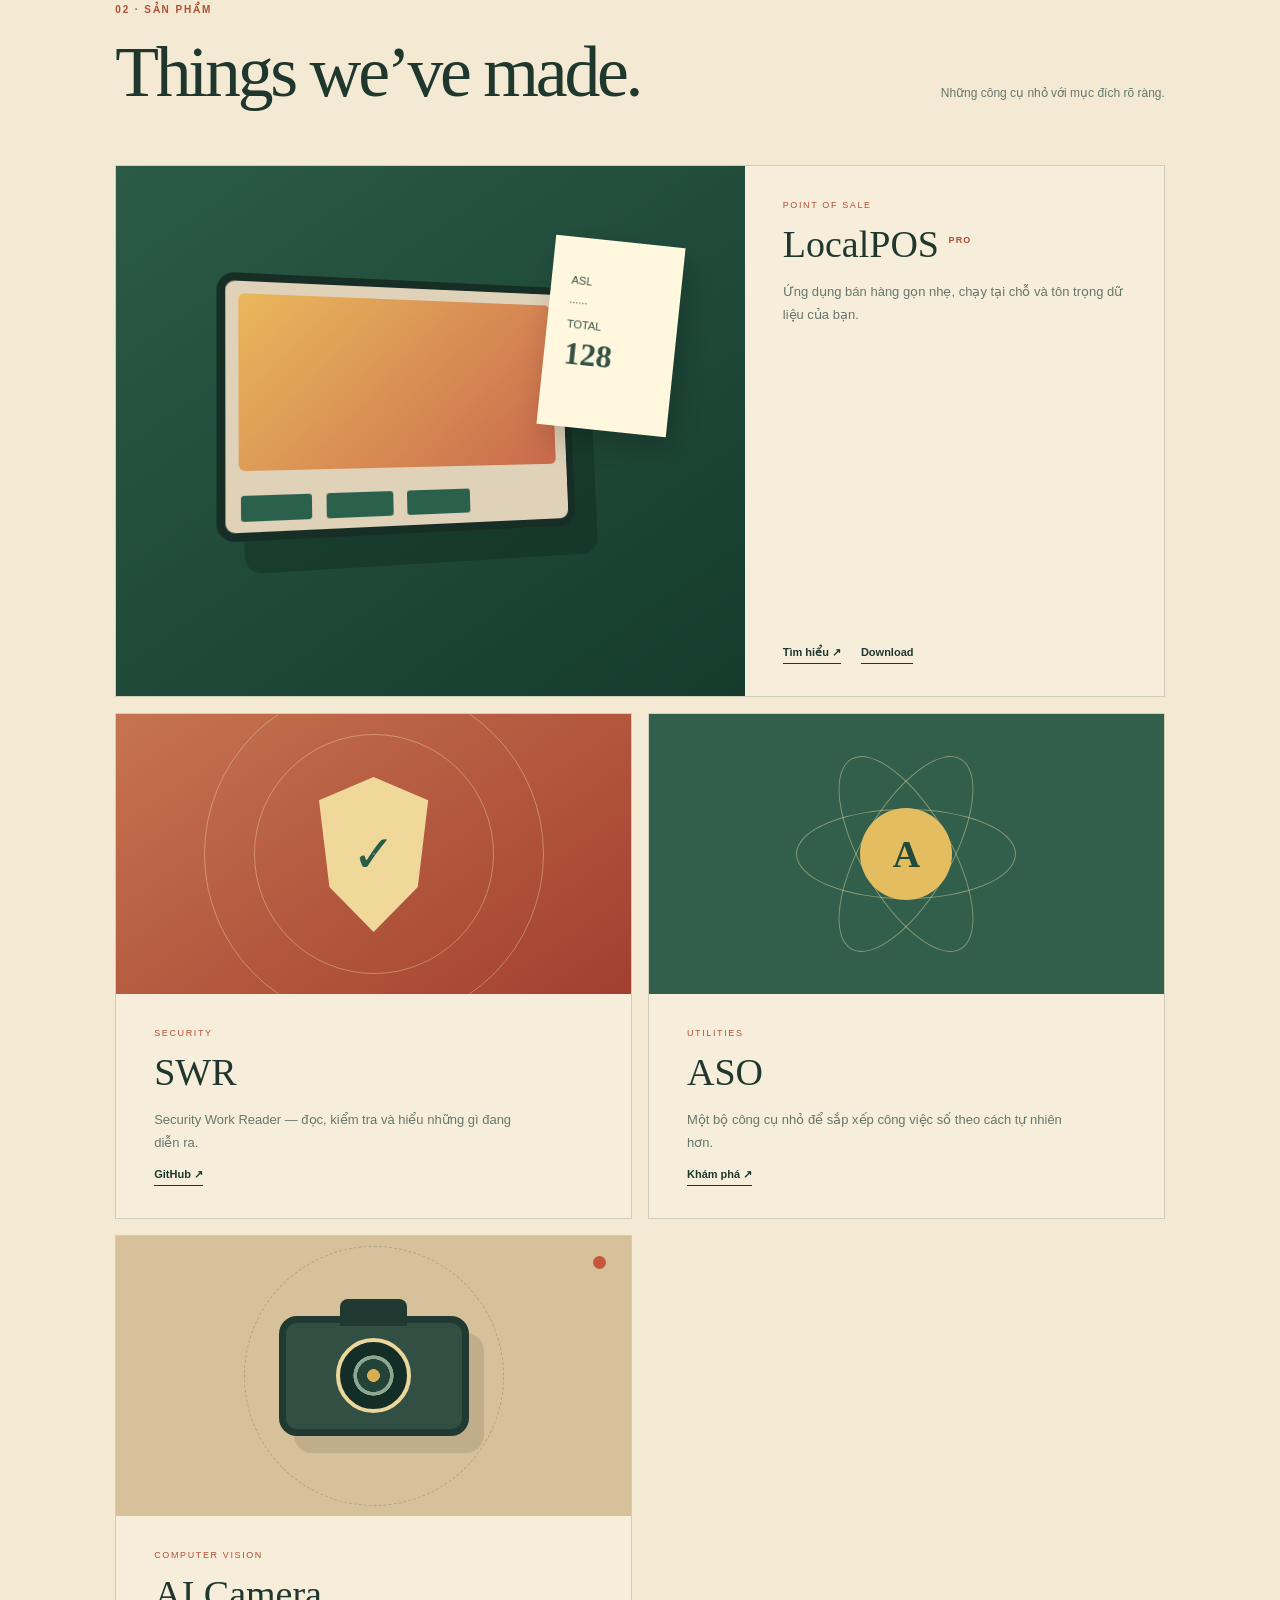
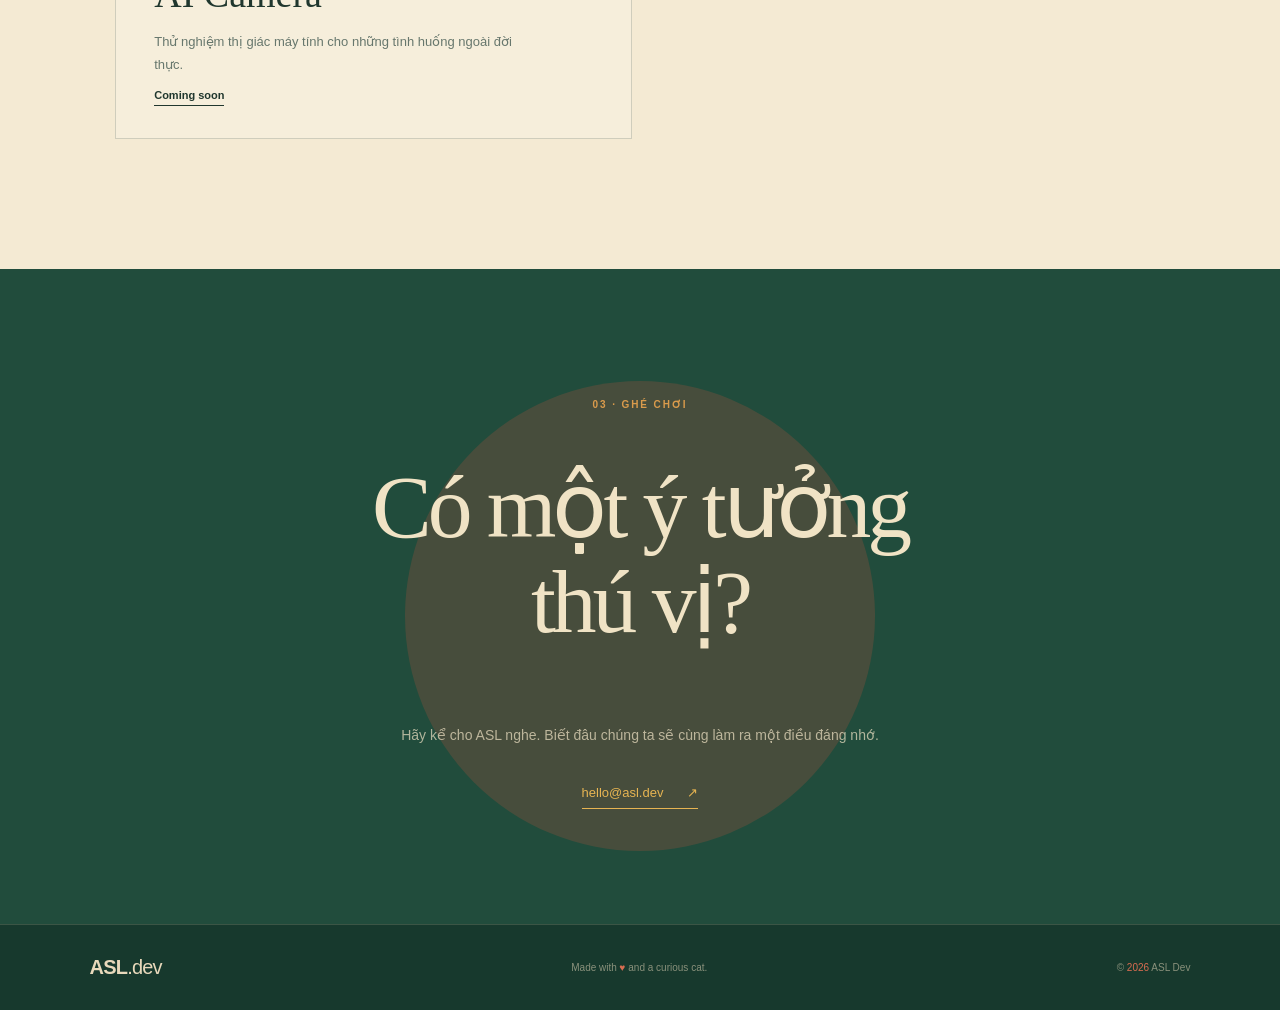
==== commit 36e9d4e5: "Redesign bells and wooden plaques" ====
--- a/public/index.html
+++ b/public/index.html
@@ -62,12 +62,12 @@
           </div>
 
           <div class="chimes" aria-label="Chuông gió ASLDEV">
-            <div class="chime" style="--i:0;--len:42px"><span class="cord"></span><span class="letter">A</span><i></i></div>
-            <div class="chime" style="--i:1;--len:66px"><span class="cord"></span><span class="letter">S</span><i></i></div>
-            <div class="chime" style="--i:2;--len:51px"><span class="cord"></span><span class="letter">L</span><i></i></div>
-            <div class="chime" style="--i:3;--len:73px"><span class="cord"></span><span class="letter">D</span><i></i></div>
-            <div class="chime" style="--i:4;--len:48px"><span class="cord"></span><span class="letter">E</span><i></i></div>
-            <div class="chime" style="--i:5;--len:61px"><span class="cord"></span><span class="letter">V</span><i></i></div>
+            <div class="chime" style="--i:0;--len:45px;--drop:30px"><span class="cord"></span><span class="bell"></span><span class="hanger"></span><span class="letter">A</span></div>
+            <div class="chime" style="--i:1;--len:50px;--drop:46px"><span class="cord"></span><span class="bell"></span><span class="hanger"></span><span class="letter">S</span></div>
+            <div class="chime" style="--i:2;--len:43px;--drop:36px"><span class="cord"></span><span class="bell"></span><span class="hanger"></span><span class="letter">L</span></div>
+            <div class="chime" style="--i:3;--len:52px;--drop:53px"><span class="cord"></span><span class="bell"></span><span class="hanger"></span><span class="letter">D</span></div>
+            <div class="chime" style="--i:4;--len:46px;--drop:33px"><span class="cord"></span><span class="bell"></span><span class="hanger"></span><span class="letter">E</span></div>
+            <div class="chime" style="--i:5;--len:49px;--drop:44px"><span class="cord"></span><span class="bell"></span><span class="hanger"></span><span class="letter">V</span></div>
           </div>
         </div>
         <p class="scene-hint"><span></span> Chạm vào mèo để chào nhau</p>
--- a/public/styles.css
+++ b/public/styles.css
@@ -59,3 +59,16 @@
 .cat-game .cat-eye .cat-pupil::after{content:"";position:absolute;width:2px;height:2px;border-radius:50%;background:#fff;right:2px;bottom:3px}
 .cat-game.sleeping .cat-eye{opacity:0}
 @media(max-width:620px){.cat-game .cat-eye{top:39px;width:27px;height:32px;border-width:3px;box-shadow:0 0 0 3px #ffefd1}.cat-game .cat-eye-left{left:37px}.cat-game .cat-eye-right{left:67px}.cat-game .cat-eye .cat-pupil{left:5px;top:6px;width:12px;height:16px}}
+
+/* Wind chimes: metal bells above, engraved wooden plaques below. */
+.chimes{top:414px;width:430px;height:200px;gap:16px}
+.chime{width:52px;height:190px}
+.chime .cord{height:var(--len);background:linear-gradient(rgba(38,54,45,.72),rgba(38,54,45,.28))}
+.chime .bell{position:relative;display:block;width:27px;height:21px;margin:0 auto;background:linear-gradient(90deg,#9b682b 0,#f0ca67 24%,#c79339 58%,#81501f 100%);border:1px solid #75481f;border-radius:55% 55% 20% 20%;clip-path:polygon(27% 0,73% 0,82% 16%,94% 77%,100% 88%,0 88%,6% 77%,18% 16%);filter:drop-shadow(0 4px 3px rgba(59,39,21,.18))}
+.chime .bell::before{content:"";position:absolute;left:50%;top:-5px;width:7px;height:7px;border:2px solid #8a5927;border-bottom:0;border-radius:50% 50% 0 0;transform:translateX(-50%)}
+.chime .bell::after{content:"";position:absolute;left:50%;bottom:-3px;width:6px;height:6px;border-radius:50%;background:#7d4b25;transform:translateX(-50%)}
+.chime .hanger{display:block;width:1px;height:var(--drop);margin:0 auto;background:rgba(52,57,45,.53)}
+.chime .letter{position:relative;display:flex;width:48px;height:35px;margin:0 auto;border:1px solid #5e321e;border-radius:5px 7px 6px 4px;background:linear-gradient(100deg,#8a4f2c,#b8753e 36%,#94582f 72%,#704024);color:#f0d59b;font:600 21px/1 var(--serif);text-shadow:0 1px 0 #3d251b,-1px 0 rgba(55,31,21,.7),1px 0 rgba(235,188,119,.24);box-shadow:inset 0 0 0 2px rgba(235,181,103,.14),inset 0 -5px 10px rgba(56,28,19,.19),0 7px 10px rgba(44,35,24,.13);transform:rotate(calc((var(--i) - 2.5) * .6deg))}
+.chime .letter::before{content:"";position:absolute;left:6px;right:6px;top:6px;height:1px;background:rgba(238,190,117,.22);box-shadow:0 17px rgba(64,32,21,.2)}
+.chime>i{display:none}
+@media(max-width:620px){.chimes{top:334px;width:375px;height:190px;gap:10px}.chime{width:48px}.chime .letter{width:45px;height:33px;font-size:20px}.chime .bell{width:25px;height:20px}}
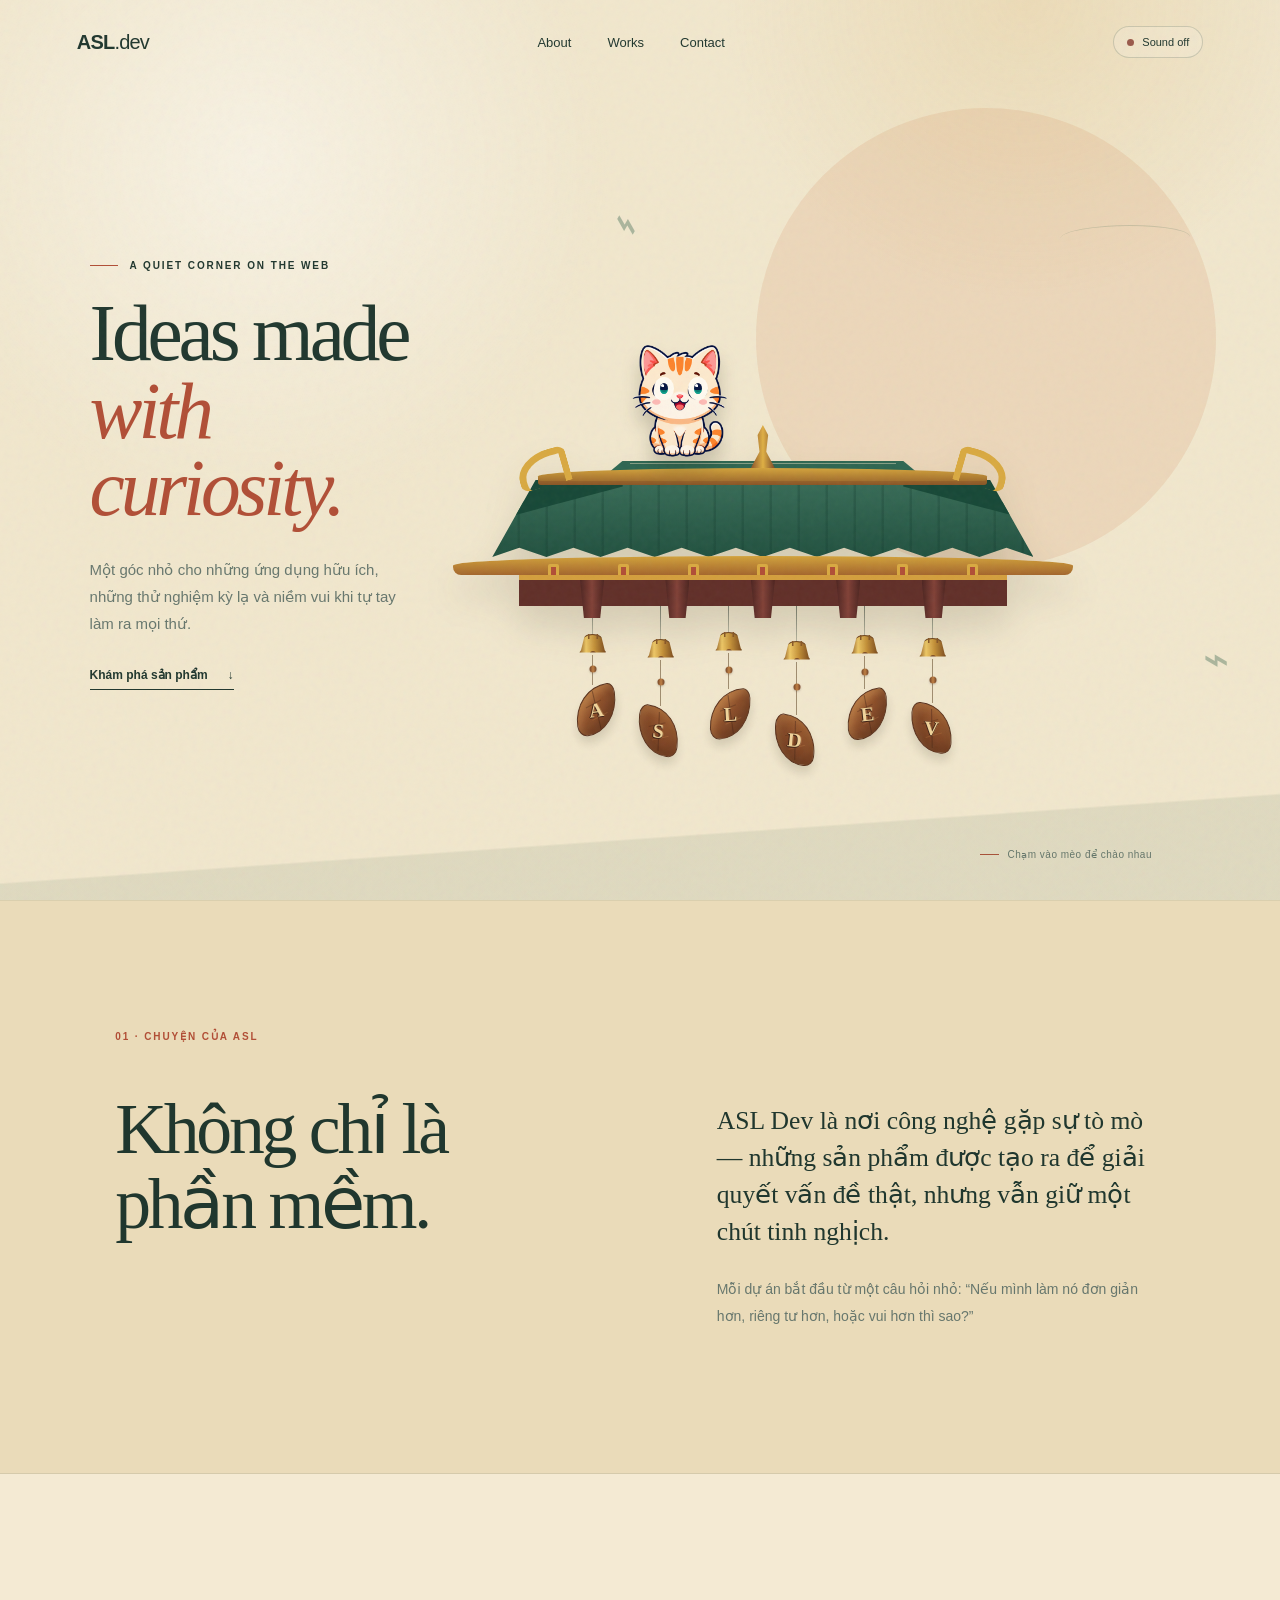
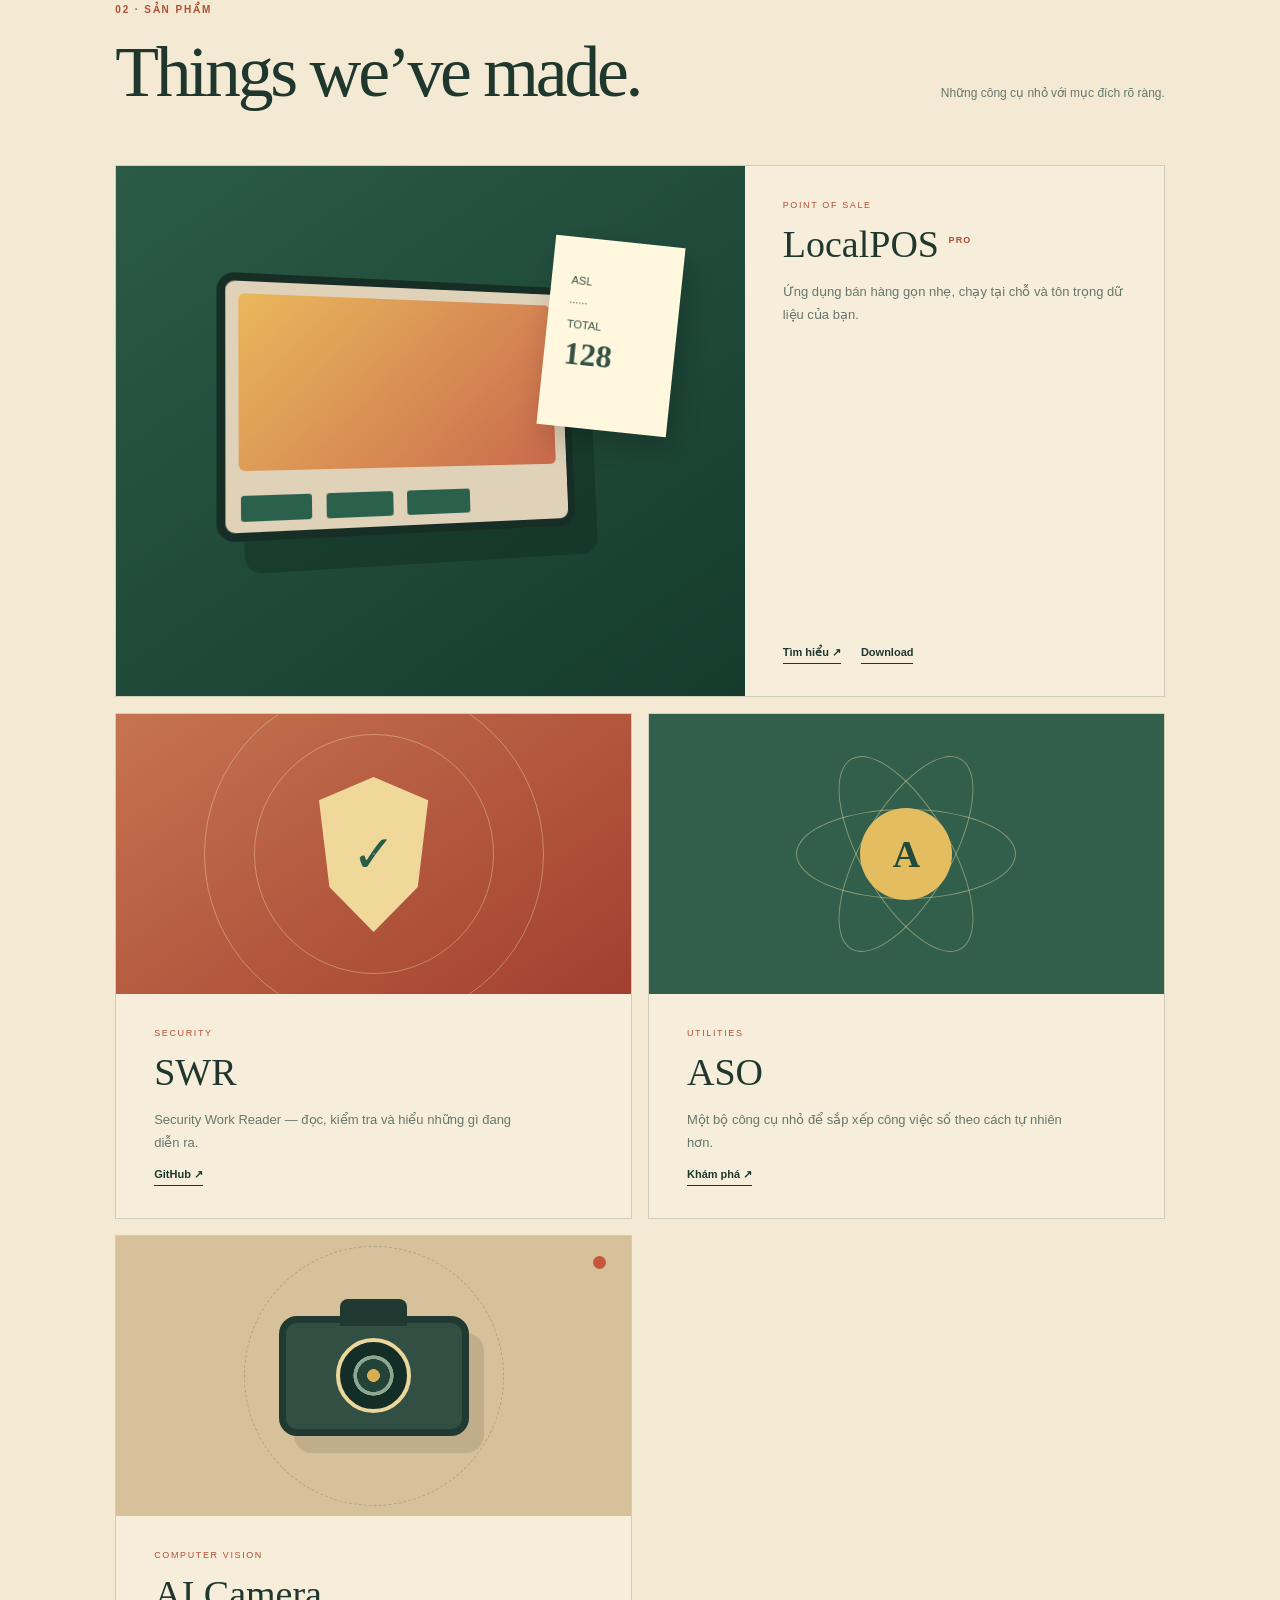
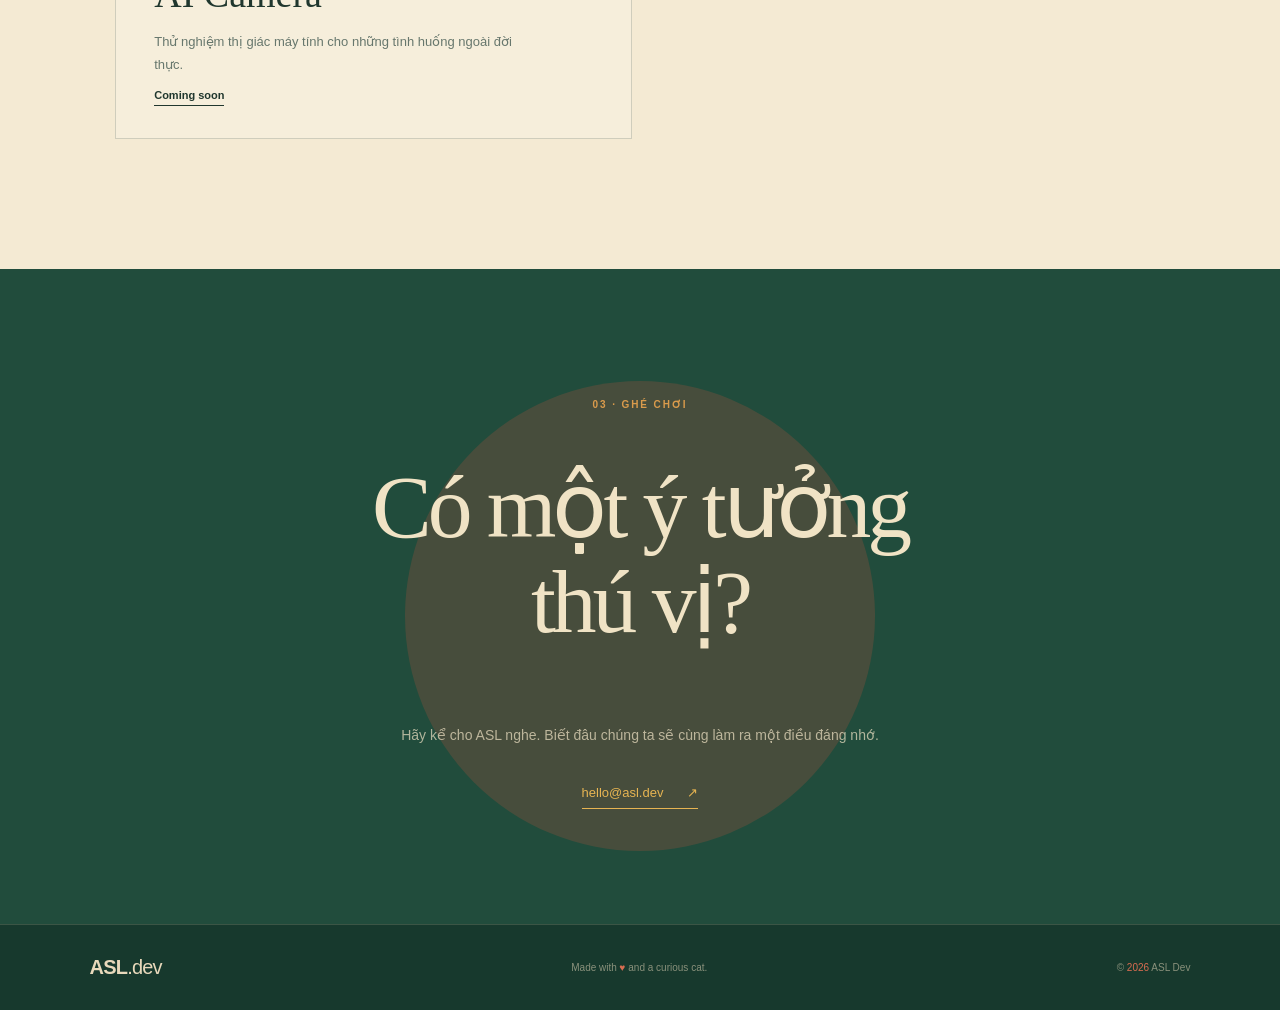
==== commit 68d60633: "Refine mascot eyes and leaf chimes" ====
--- a/public/index.html
+++ b/public/index.html
@@ -62,12 +62,12 @@
           </div>
 
           <div class="chimes" aria-label="Chuông gió ASLDEV">
-            <div class="chime" style="--i:0;--len:45px;--drop:30px"><span class="cord"></span><span class="bell"></span><span class="hanger"></span><span class="letter">A</span></div>
-            <div class="chime" style="--i:1;--len:50px;--drop:46px"><span class="cord"></span><span class="bell"></span><span class="hanger"></span><span class="letter">S</span></div>
-            <div class="chime" style="--i:2;--len:43px;--drop:36px"><span class="cord"></span><span class="bell"></span><span class="hanger"></span><span class="letter">L</span></div>
-            <div class="chime" style="--i:3;--len:52px;--drop:53px"><span class="cord"></span><span class="bell"></span><span class="hanger"></span><span class="letter">D</span></div>
-            <div class="chime" style="--i:4;--len:46px;--drop:33px"><span class="cord"></span><span class="bell"></span><span class="hanger"></span><span class="letter">E</span></div>
-            <div class="chime" style="--i:5;--len:49px;--drop:44px"><span class="cord"></span><span class="bell"></span><span class="hanger"></span><span class="letter">V</span></div>
+            <div class="chime" style="--i:0;--len:45px;--drop:30px;--leaf:-8deg"><span class="cord"></span><span class="bell"></span><span class="hanger"></span><span class="letter"><b>A</b></span></div>
+            <div class="chime" style="--i:1;--len:50px;--drop:46px;--leaf:7deg"><span class="cord"></span><span class="bell"></span><span class="hanger"></span><span class="letter"><b>S</b></span></div>
+            <div class="chime" style="--i:2;--len:43px;--drop:36px;--leaf:-3deg"><span class="cord"></span><span class="bell"></span><span class="hanger"></span><span class="letter"><b>L</b></span></div>
+            <div class="chime" style="--i:3;--len:52px;--drop:53px;--leaf:6deg"><span class="cord"></span><span class="bell"></span><span class="hanger"></span><span class="letter"><b>D</b></span></div>
+            <div class="chime" style="--i:4;--len:46px;--drop:33px;--leaf:-6deg"><span class="cord"></span><span class="bell"></span><span class="hanger"></span><span class="letter"><b>E</b></span></div>
+            <div class="chime" style="--i:5;--len:49px;--drop:44px;--leaf:4deg"><span class="cord"></span><span class="bell"></span><span class="hanger"></span><span class="letter"><b>V</b></span></div>
           </div>
         </div>
         <p class="scene-hint"><span></span> Chạm vào mèo để chào nhau</p>
--- a/public/styles.css
+++ b/public/styles.css
@@ -72,3 +72,19 @@
 .chime .letter::before{content:"";position:absolute;left:6px;right:6px;top:6px;height:1px;background:rgba(238,190,117,.22);box-shadow:0 17px rgba(64,32,21,.2)}
 .chime>i{display:none}
 @media(max-width:620px){.chimes{top:334px;width:375px;height:190px;gap:10px}.chime{width:48px}.chime .letter{width:45px;height:33px;font-size:20px}.chime .bell{width:25px;height:20px}}
+
+/* Refined mascot eyes: only the baked pupil area is covered, never the face. */
+.cat-game .cat-eye{top:51px;width:20px;height:23px;border:0;border-radius:50%;background:#fffaf0;box-shadow:none;overflow:hidden}
+.cat-game .cat-eye-left{left:48px}.cat-game .cat-eye-right{left:82px}
+.cat-game .cat-eye .cat-pupil{left:6px;top:6px;width:8px;height:11px;background:linear-gradient(#06143f 0 65%,#087970 66%);box-shadow:inset 0 -2px rgba(25,226,190,.35)}
+.cat-game .cat-eye .cat-pupil::before{width:3px;height:3px;left:1px;top:1px}.cat-game .cat-eye .cat-pupil::after{width:1.5px;height:1.5px;right:1px;bottom:2px}
+
+/* Organic wooden leaf plaques inspired by handmade leaf mobiles and chimes. */
+.chime .hanger{position:relative;background:rgba(100,74,43,.58)}
+.chime .hanger::after{content:"";position:absolute;left:50%;top:48%;width:7px;height:7px;border-radius:50%;background:linear-gradient(90deg,#714225,#c08043,#714225);transform:translate(-50%,-50%);box-shadow:0 1px 2px rgba(46,28,17,.25)}
+.chime .letter{width:42px;height:50px;border:1px solid #59321d;border-radius:84% 16% 78% 22% / 78% 20% 80% 22%;clip-path:none;background:linear-gradient(135deg,#c88748 0,#8f512b 46%,#69391f 100%);transform:rotate(var(--leaf));transform-origin:50% 5%;box-shadow:inset 4px 4px 7px rgba(245,190,116,.2),inset -5px -5px 9px rgba(49,24,14,.2),0 7px 10px rgba(44,35,24,.14)}
+.chime:nth-child(even) .letter{border-radius:18% 82% 22% 78% / 22% 78% 20% 80%;background:linear-gradient(225deg,#b9753d,#824725 52%,#60331c)}
+.chime .letter::before{left:50%;right:auto;top:5px;width:1px;height:39px;background:rgba(66,33,19,.45);box-shadow:none;transform:rotate(-5deg)}
+.chime .letter::after{content:"";position:absolute;left:12px;top:17px;width:17px;height:13px;border-top:1px solid rgba(70,35,20,.35);border-bottom:1px solid rgba(226,156,85,.2);transform:rotate(-20deg)}
+.chime .letter b{position:relative;z-index:2;font:600 20px/1 var(--serif);color:#f1d49a;text-shadow:0 1px #3c2116,-1px 0 rgba(53,29,18,.85),1px 0 rgba(240,190,116,.26)}
+@media(max-width:620px){.cat-game .cat-eye{top:44px;width:17px;height:20px}.cat-game .cat-eye-left{left:41px}.cat-game .cat-eye-right{left:70px}.cat-game .cat-eye .cat-pupil{left:5px;top:5px;width:7px;height:10px}.chime .letter{width:38px;height:46px}.chime .letter b{font-size:18px}}
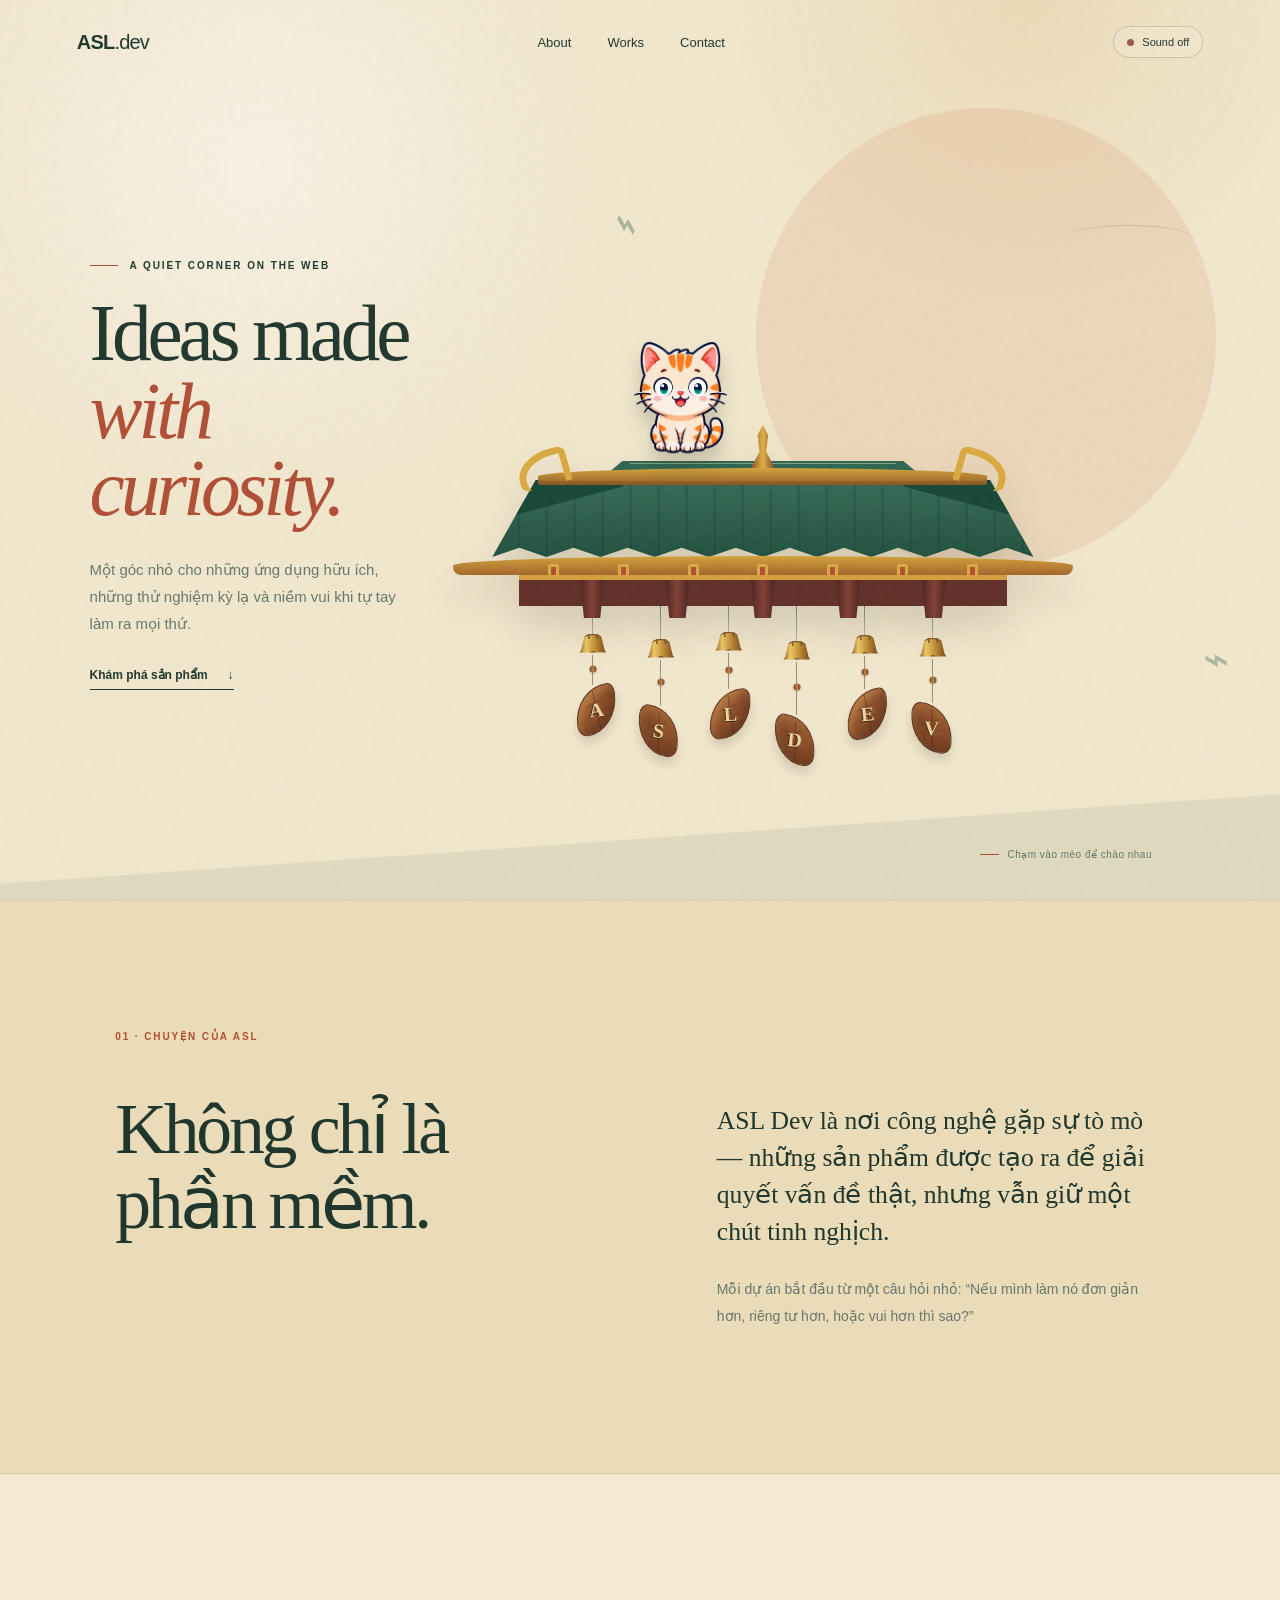
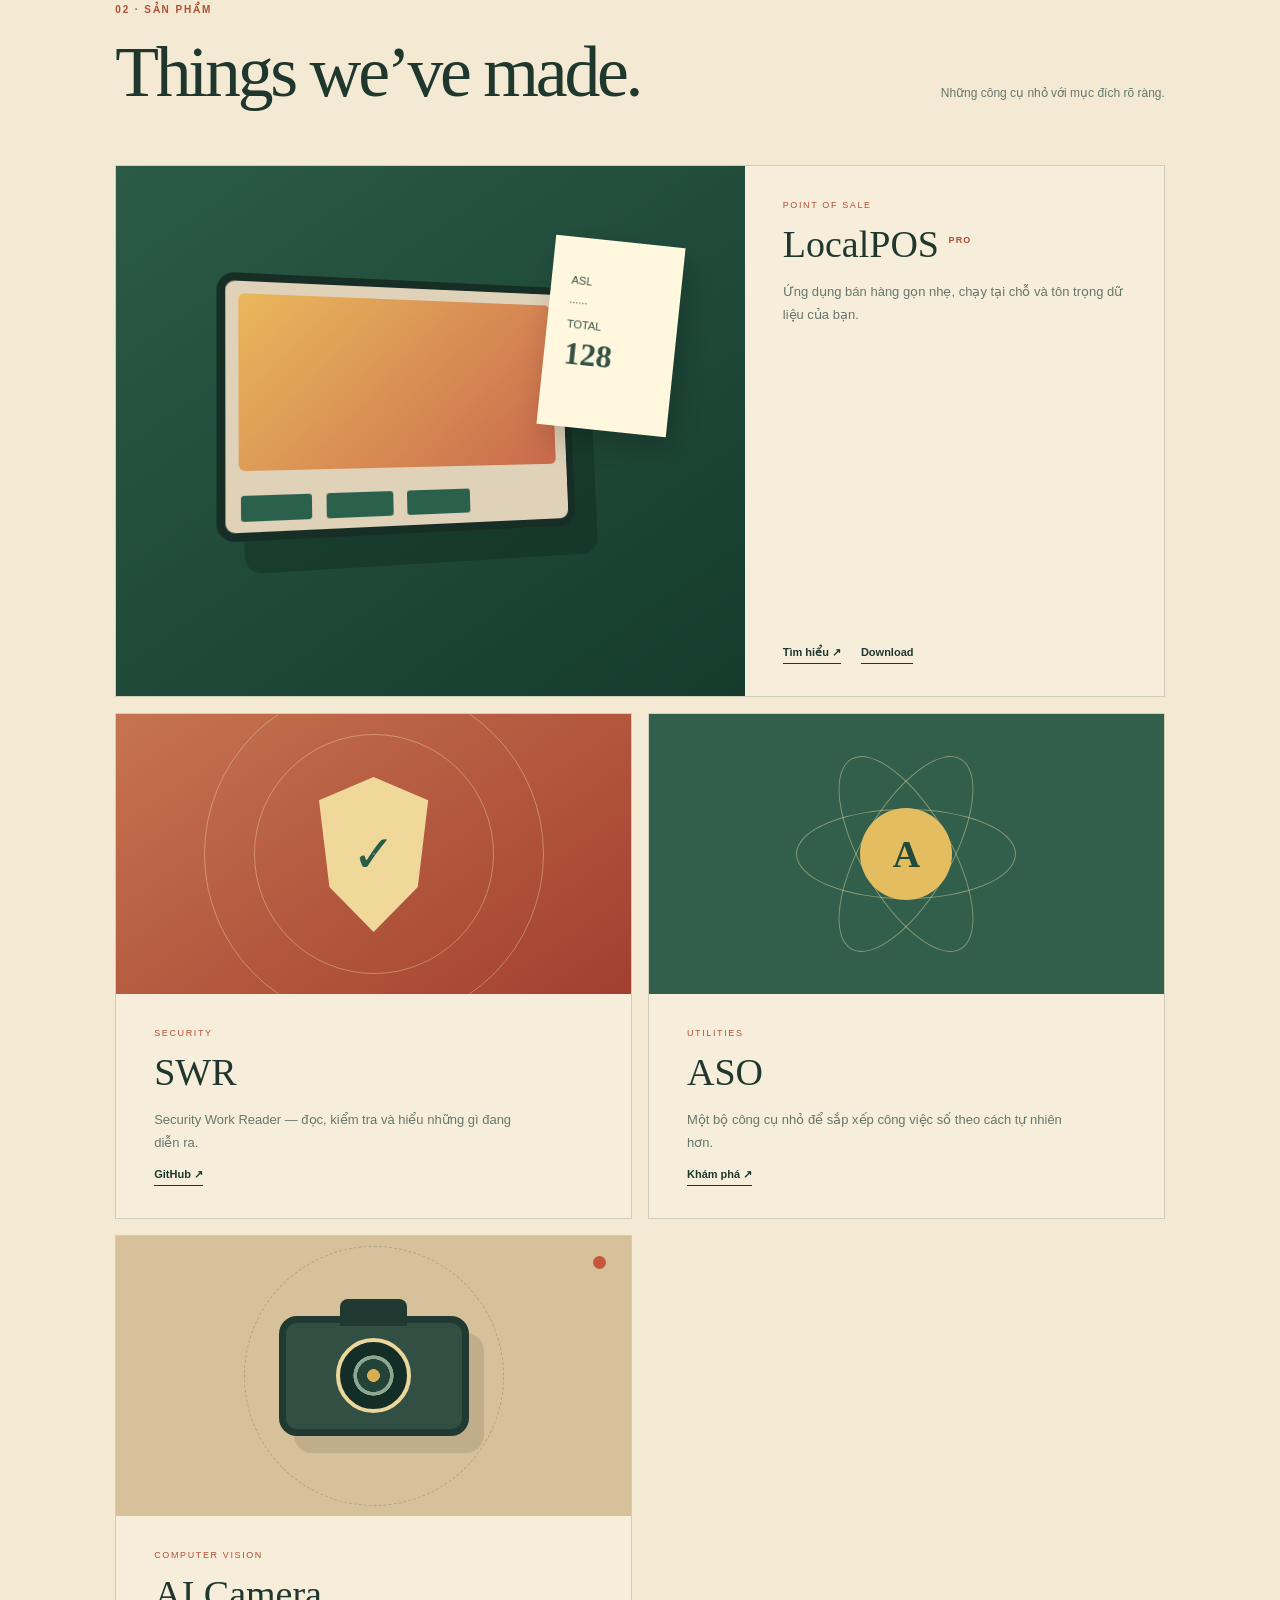
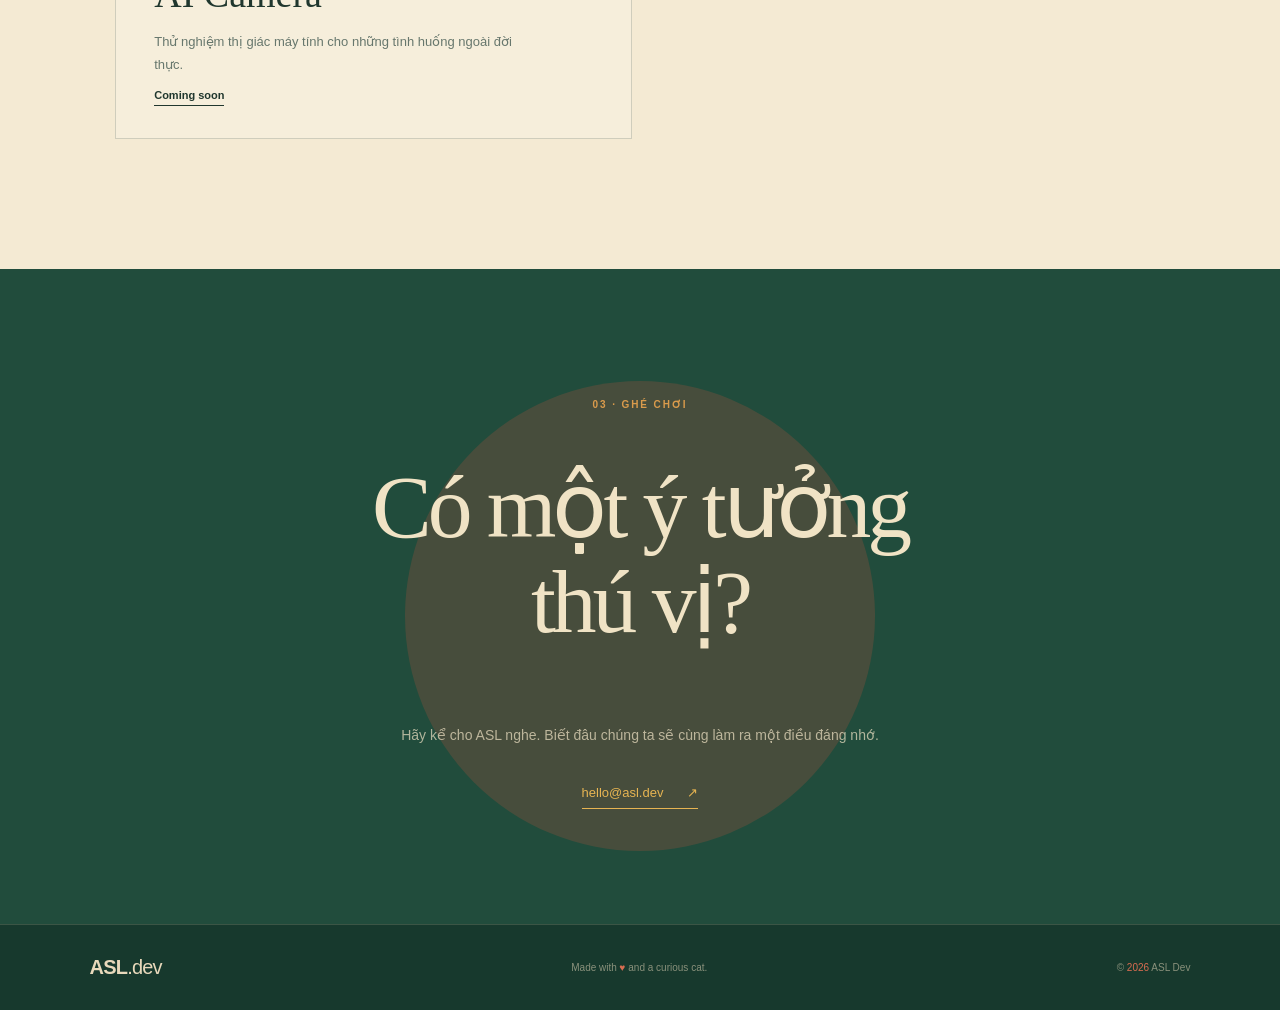
==== commit cdf996b1: "Use blank-eye sitting mascot sprite" ====
--- a/public/index.html
+++ b/public/index.html
@@ -45,7 +45,7 @@
           <div class="hearts" aria-hidden="true"></div>
           <button class="cat cat-game" type="button" aria-label="Chạm vào mèo" title="Say hello">
             <span class="zzz" aria-hidden="true">Zzz...</span>
-            <img class="cat-sitting" src="./asl-cat.png" alt="" width="512" height="512" draggable="false" />
+            <img class="cat-sitting" src="./asl-cat-eyes-blank-v2.png" alt="" width="1254" height="1254" draggable="false" />
             <img class="cat-sleeping-pose" src="./asl-cat-sleeping.png" alt="" width="1776" height="886" draggable="false" />
             <span class="cat-eye cat-eye-left" aria-hidden="true"><span class="cat-pupil"></span></span>
             <span class="cat-eye cat-eye-right" aria-hidden="true"><span class="cat-pupil"></span></span>
--- a/public/styles.css
+++ b/public/styles.css
@@ -88,3 +88,6 @@
 .chime .letter::after{content:"";position:absolute;left:12px;top:17px;width:17px;height:13px;border-top:1px solid rgba(70,35,20,.35);border-bottom:1px solid rgba(226,156,85,.2);transform:rotate(-20deg)}
 .chime .letter b{position:relative;z-index:2;font:600 20px/1 var(--serif);color:#f1d49a;text-shadow:0 1px #3c2116,-1px 0 rgba(53,29,18,.85),1px 0 rgba(240,190,116,.26)}
 @media(max-width:620px){.cat-game .cat-eye{top:44px;width:17px;height:20px}.cat-game .cat-eye-left{left:41px}.cat-game .cat-eye-right{left:70px}.cat-game .cat-eye .cat-pupil{left:5px;top:5px;width:7px;height:10px}.chime .letter{width:38px;height:46px}.chime .letter b{font-size:18px}}
+
+/* The sitting sprite now has genuinely blank eyes; wrappers only constrain pupil travel. */
+.cat-game .cat-eye{background:transparent}
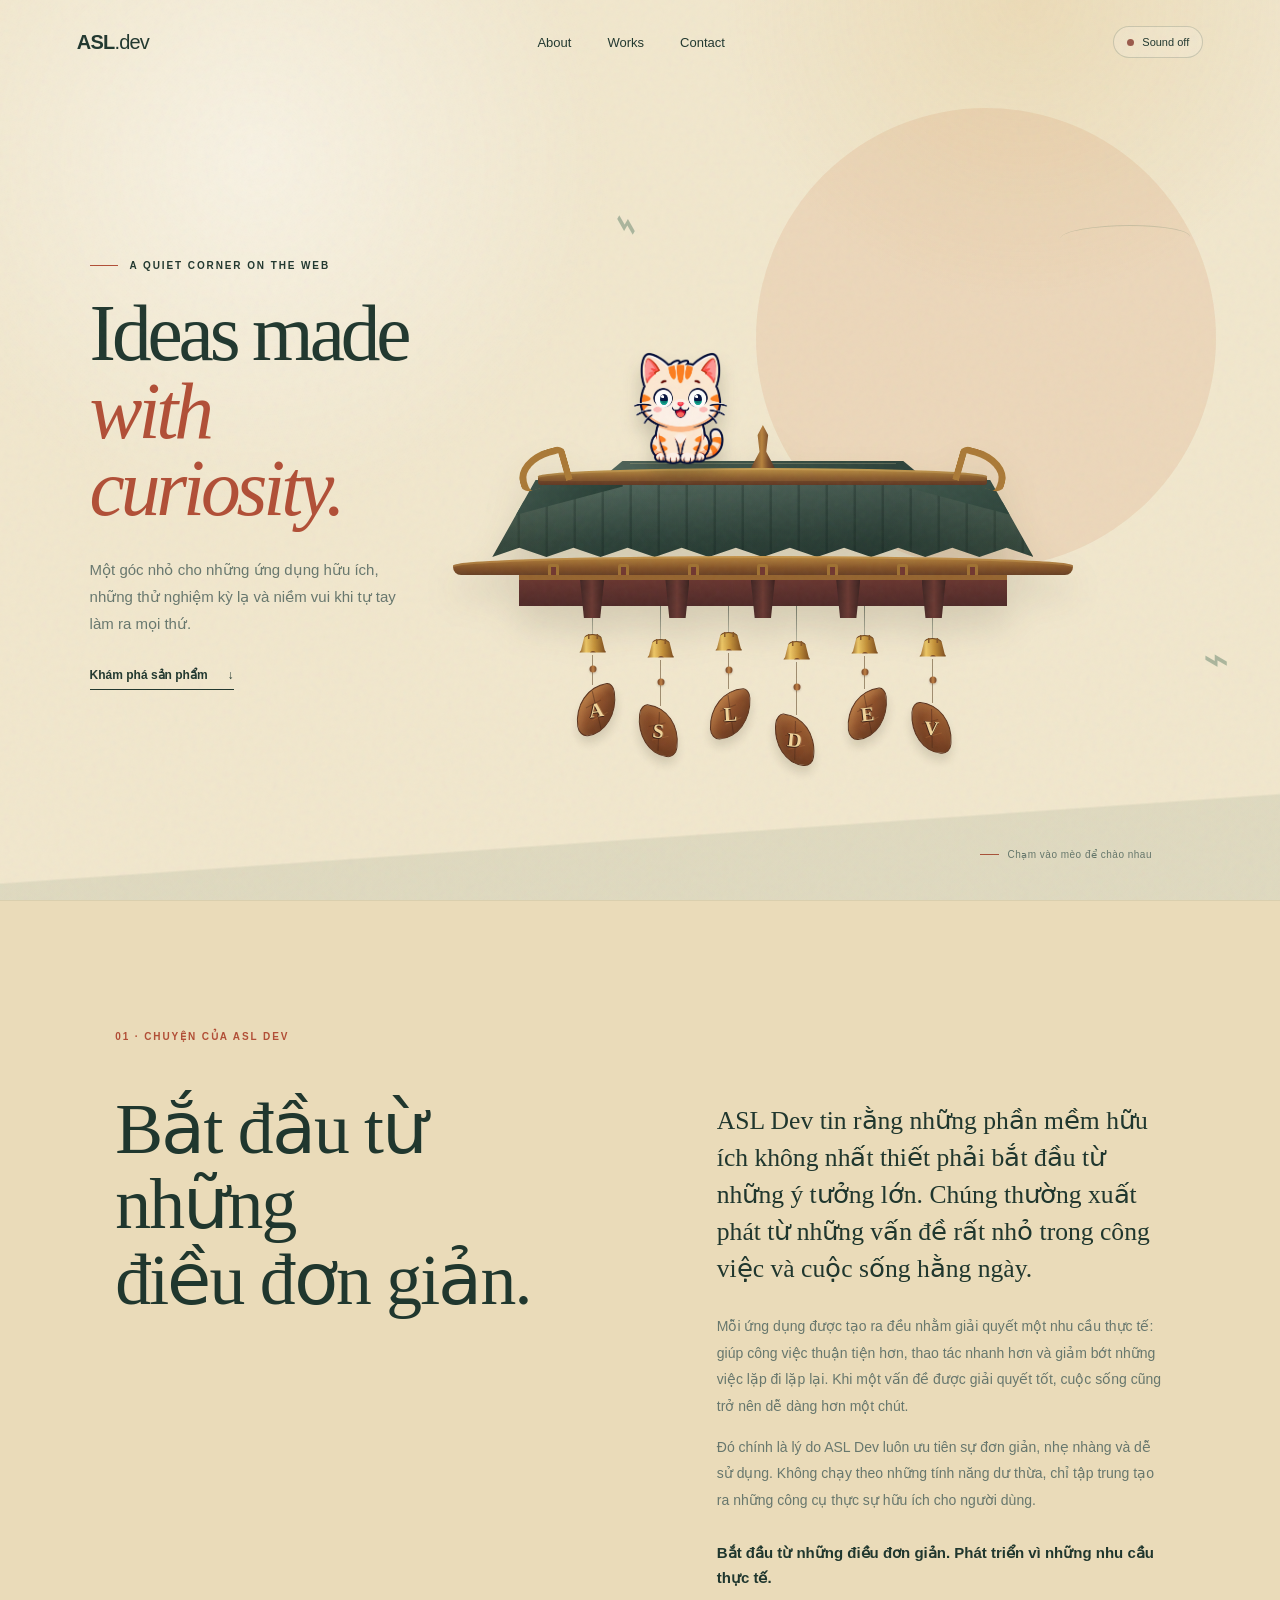
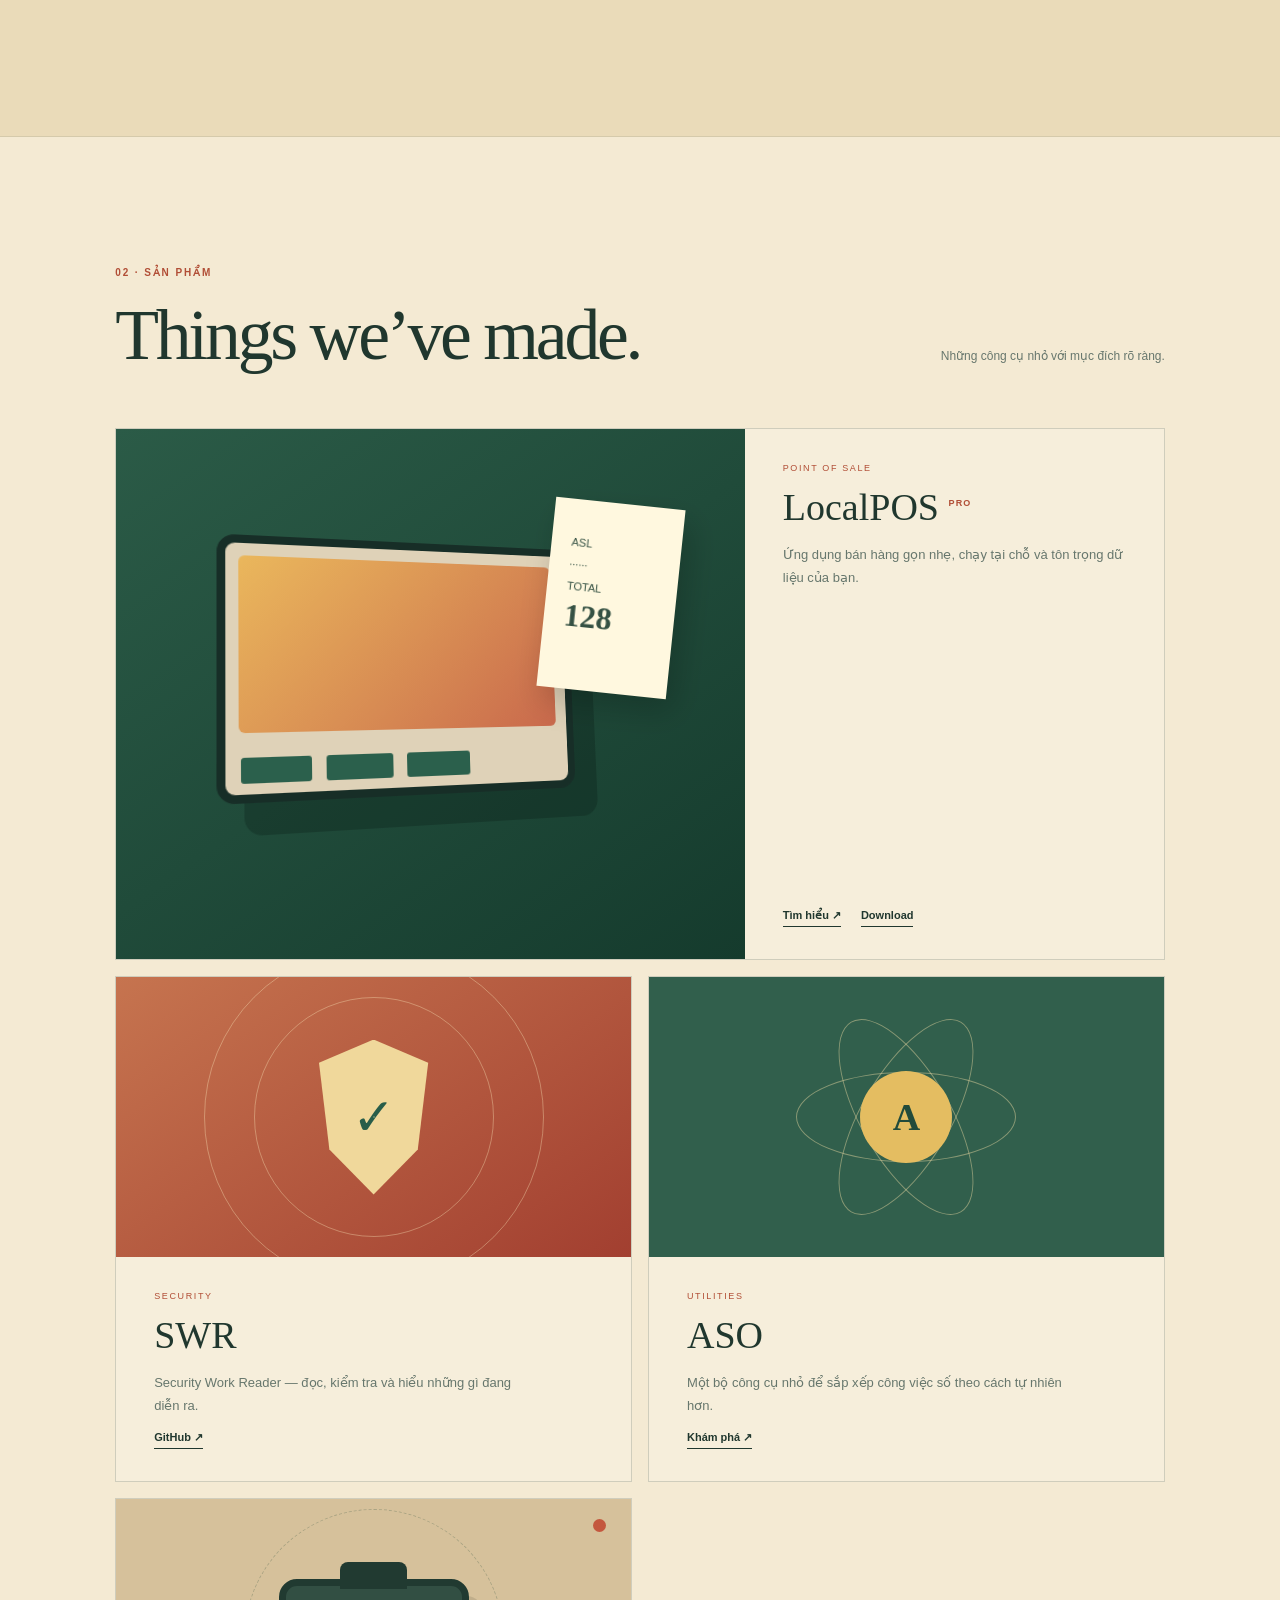
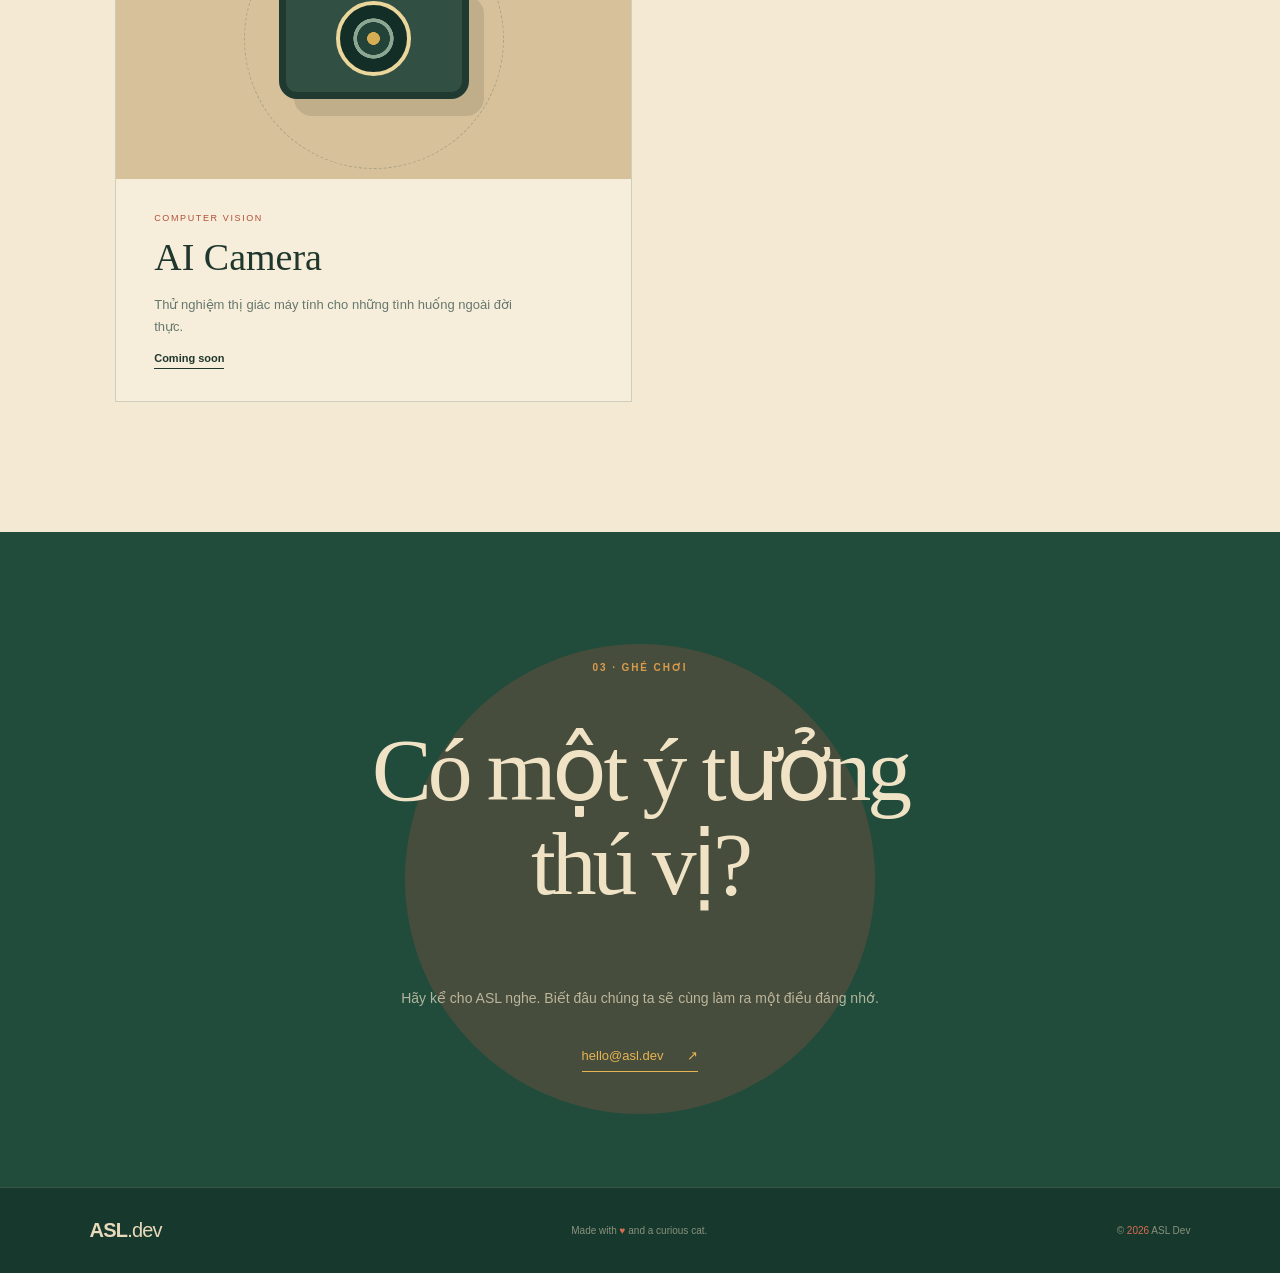
==== commit 62559b1c: "Fix Vietnamese typography and update story" ====
--- a/public/index.html
+++ b/public/index.html
@@ -45,11 +45,13 @@
           <div class="hearts" aria-hidden="true"></div>
           <button class="cat cat-game" type="button" aria-label="Chạm vào mèo" title="Say hello">
             <span class="zzz" aria-hidden="true">Zzz...</span>
-            <img class="cat-sitting" src="./asl-cat-eyes-blank-v2.png" alt="" width="1254" height="1254" draggable="false" />
+            <span class="cat-awake" aria-hidden="true">
+              <img class="cat-sitting" src="./asl-cat-eyes-blank-v2.png" alt="" width="1254" height="1254" draggable="false" />
+              <span class="cat-eye cat-eye-left"><span class="cat-pupil"></span></span>
+              <span class="cat-eye cat-eye-right"><span class="cat-pupil"></span></span>
+              <span class="cat-glint"></span>
+            </span>
             <img class="cat-sleeping-pose" src="./asl-cat-sleeping.png" alt="" width="1776" height="886" draggable="false" />
-            <span class="cat-eye cat-eye-left" aria-hidden="true"><span class="cat-pupil"></span></span>
-            <span class="cat-eye cat-eye-right" aria-hidden="true"><span class="cat-pupil"></span></span>
-            <span class="cat-glint" aria-hidden="true"></span>
           </button>
 
           <div class="roof" aria-hidden="true">
@@ -74,12 +76,14 @@
       </section>
 
       <section class="story" id="story">
-        <p class="section-index">01 · Chuyện của ASL</p>
+        <p class="section-index">01 · Chuyện của ASL Dev</p>
         <div class="story-grid">
-          <h2>Không chỉ là<br />phần mềm.</h2>
+          <h2>Bắt đầu từ những<br />điều đơn giản.</h2>
           <div>
-            <p class="lead">ASL Dev là nơi công nghệ gặp sự tò mò — những sản phẩm được tạo ra để giải quyết vấn đề thật, nhưng vẫn giữ một chút tinh nghịch.</p>
-            <p>Mỗi dự án bắt đầu từ một câu hỏi nhỏ: “Nếu mình làm nó đơn giản hơn, riêng tư hơn, hoặc vui hơn thì sao?”</p>
+            <p class="lead">ASL Dev tin rằng những phần mềm hữu ích không nhất thiết phải bắt đầu từ những ý tưởng lớn. Chúng thường xuất phát từ những vấn đề rất nhỏ trong công việc và cuộc sống hằng ngày.</p>
+            <p>Mỗi ứng dụng được tạo ra đều nhằm giải quyết một nhu cầu thực tế: giúp công việc thuận tiện hơn, thao tác nhanh hơn và giảm bớt những việc lặp đi lặp lại. Khi một vấn đề được giải quyết tốt, cuộc sống cũng trở nên dễ dàng hơn một chút.</p>
+            <p>Đó chính là lý do ASL Dev luôn ưu tiên sự đơn giản, nhẹ nhàng và dễ sử dụng. Không chạy theo những tính năng dư thừa, chỉ tập trung tạo ra những công cụ thực sự hữu ích cho người dùng.</p>
+            <p class="story-closing"><strong>Bắt đầu từ những điều đơn giản. Phát triển vì những nhu cầu thực tế.</strong></p>
           </div>
         </div>
       </section>
--- a/public/styles.css
+++ b/public/styles.css
@@ -1,4 +1,4 @@
-:root{--paper:#f1e7cd;--paper-deep:#e7d4ad;--ink:#20372e;--muted:#67776d;--jade:#2e6651;--jade-dark:#174837;--terracotta:#b14e36;--gold:#d9a941;--wood:#612f28;--line:rgba(32,55,46,.18);--serif:Georgia,'Times New Roman',serif;--sans:Arial,'Helvetica Neue',sans-serif}
+:root{--paper:#f1e7cd;--paper-deep:#e7d4ad;--ink:#20372e;--muted:#67776d;--jade:#2e6651;--jade-dark:#174837;--terracotta:#b14e36;--gold:#d9a941;--wood:#612f28;--line:rgba(32,55,46,.18);--serif:'Times New Roman','Noto Serif',serif;--sans:Arial,'Helvetica Neue',sans-serif}
 *{box-sizing:border-box}
 html{scroll-behavior:smooth}
 body{margin:0;background:var(--paper);color:var(--ink);font-family:var(--sans);overflow-x:hidden}
@@ -24,9 +24,10 @@
 .cat-game .cat-pupil::after{content:"";position:absolute;width:4px;height:4px;border-radius:50%;background:#fff;left:3px;top:2px}
 .cat-game .cat-pupil-left{left:60px}.cat-game .cat-pupil-right{left:103px}
 .cat-game .cat-glint{position:absolute;width:11px;height:5px;border-radius:50%;background:rgba(255,255,255,.78);left:57px;top:61px;opacity:0;transform:rotate(-28deg)}
-.cat-game:hover img{transform:translateY(-3px) scale(1.025)}
-.cat-game.tilt img{transform:rotate(9deg) translate(5px,-3px) scale(1.035)}
-.cat-game.waving img{animation:catGameWave .55s ease-in-out 3}
+.cat-game .cat-awake{position:absolute;inset:0;display:block;transform-origin:50% 76%;transition:transform .3s cubic-bezier(.2,.9,.3,1),opacity .28s ease}
+.cat-game:hover .cat-awake{transform:translateY(-3px) scale(1.025)}
+.cat-game.tilt .cat-awake{transform:rotate(9deg) translate(5px,-3px) scale(1.035)}
+.cat-game.waving .cat-awake{animation:catGameWave .55s ease-in-out 3}
 .cat-game.waving .cat-glint{animation:catGameGlint .75s ease-out 2}
 .cat.cat-game.sleeping{animation:none;transform:translateX(-50%) translateY(29px) rotate(-8deg);filter:drop-shadow(0 8px 7px rgba(39,38,24,.16))}
 .cat-game.sleeping img{transform:scaleY(.82) rotate(-4deg);transform-origin:50% 88%;filter:saturate(.9)}
@@ -42,6 +43,7 @@
 .cat-game .cat-sitting{position:absolute;inset:0;opacity:1}
 .cat-game .cat-sleeping-pose{position:absolute;width:244px;height:122px;max-width:none;left:-40px;top:37px;object-fit:contain;opacity:0;transform:none;transition:opacity .28s ease,transform .35s ease;pointer-events:none}
 .cat-game.sleeping .cat-sitting{opacity:0;transform:translateY(7px) scale(.94)}
+.cat-game.sleeping .cat-awake{opacity:0;transform:translateY(7px) scale(.94);pointer-events:none}
 .cat-game.sleeping .cat-sleeping-pose{opacity:1;transform:translateY(0)}
 .cat.cat-game.sleeping{transform:translateX(-50%) rotate(-4deg);filter:drop-shadow(0 8px 7px rgba(39,38,24,.16))}
 .cat-game.sleeping img{filter:none}
@@ -91,3 +93,25 @@
 
 /* The sitting sprite now has genuinely blank eyes; wrappers only constrain pupil travel. */
 .cat-game .cat-eye{background:transparent}
+
+/* Weathered Vietnamese communal-house palette: mossed yin-yang tiles, aged bronze and faded vermilion. */
+.roof-main{background:linear-gradient(112deg,rgba(214,196,145,.08),transparent 24%,rgba(18,29,25,.18) 72%,rgba(224,202,145,.06)),repeating-linear-gradient(90deg,transparent 0 25px,rgba(15,32,27,.28) 26px 28px),linear-gradient(#50665b,#2c4138 66%,#22372f)}
+.roof-main::before,.roof-main::after{background:linear-gradient(145deg,#465c51,#263d34)}
+.roof-upper{background:linear-gradient(105deg,#53675c,#354b41 55%,#293e36)}
+.roof-upper i{border-top-color:rgba(218,200,151,.25);border-bottom-color:rgba(16,36,29,.72)}
+.roof-ridge{background:linear-gradient(#bd9144,#8b5d2e 58%,#6e4328);box-shadow:inset 0 -4px rgba(68,35,24,.3),inset 0 2px rgba(239,207,128,.2)}
+.roof-ridge::before,.roof-ridge::after{border-color:#aa7936}
+.finial{background:linear-gradient(90deg,#694228,#b7833d 45%,#7a4d2a 72%,#563523)}
+.eave{background:linear-gradient(#b8863d,#825127 65%,#684024);box-shadow:inset 0 2px rgba(232,194,112,.24)}
+.eave span{background:#71372f;border-color:#9f7132}
+.beam{background:linear-gradient(#68352f,#4e2927);border-top-color:#95642f}
+.beam i{background:linear-gradient(90deg,#3f2422,#6a3932,#3b211f)}
+
+/* The paws now visually rest on the upper roof ledge, including during the sway. */
+.cat.cat-game{top:162px}
+@media(max-width:620px){.cat.cat-game{top:133px}}
+
+/* Vietnamese-safe typography: keep diacritics attached to their base glyphs. */
+.story h2{letter-spacing:-.025em;font-kerning:normal;text-rendering:optimizeLegibility}
+.story-grid .lead{font-family:var(--serif);font-kerning:normal;text-rendering:optimizeLegibility}
+.story-grid .story-closing{margin-top:28px;color:var(--ink);font-size:15px;line-height:1.65}
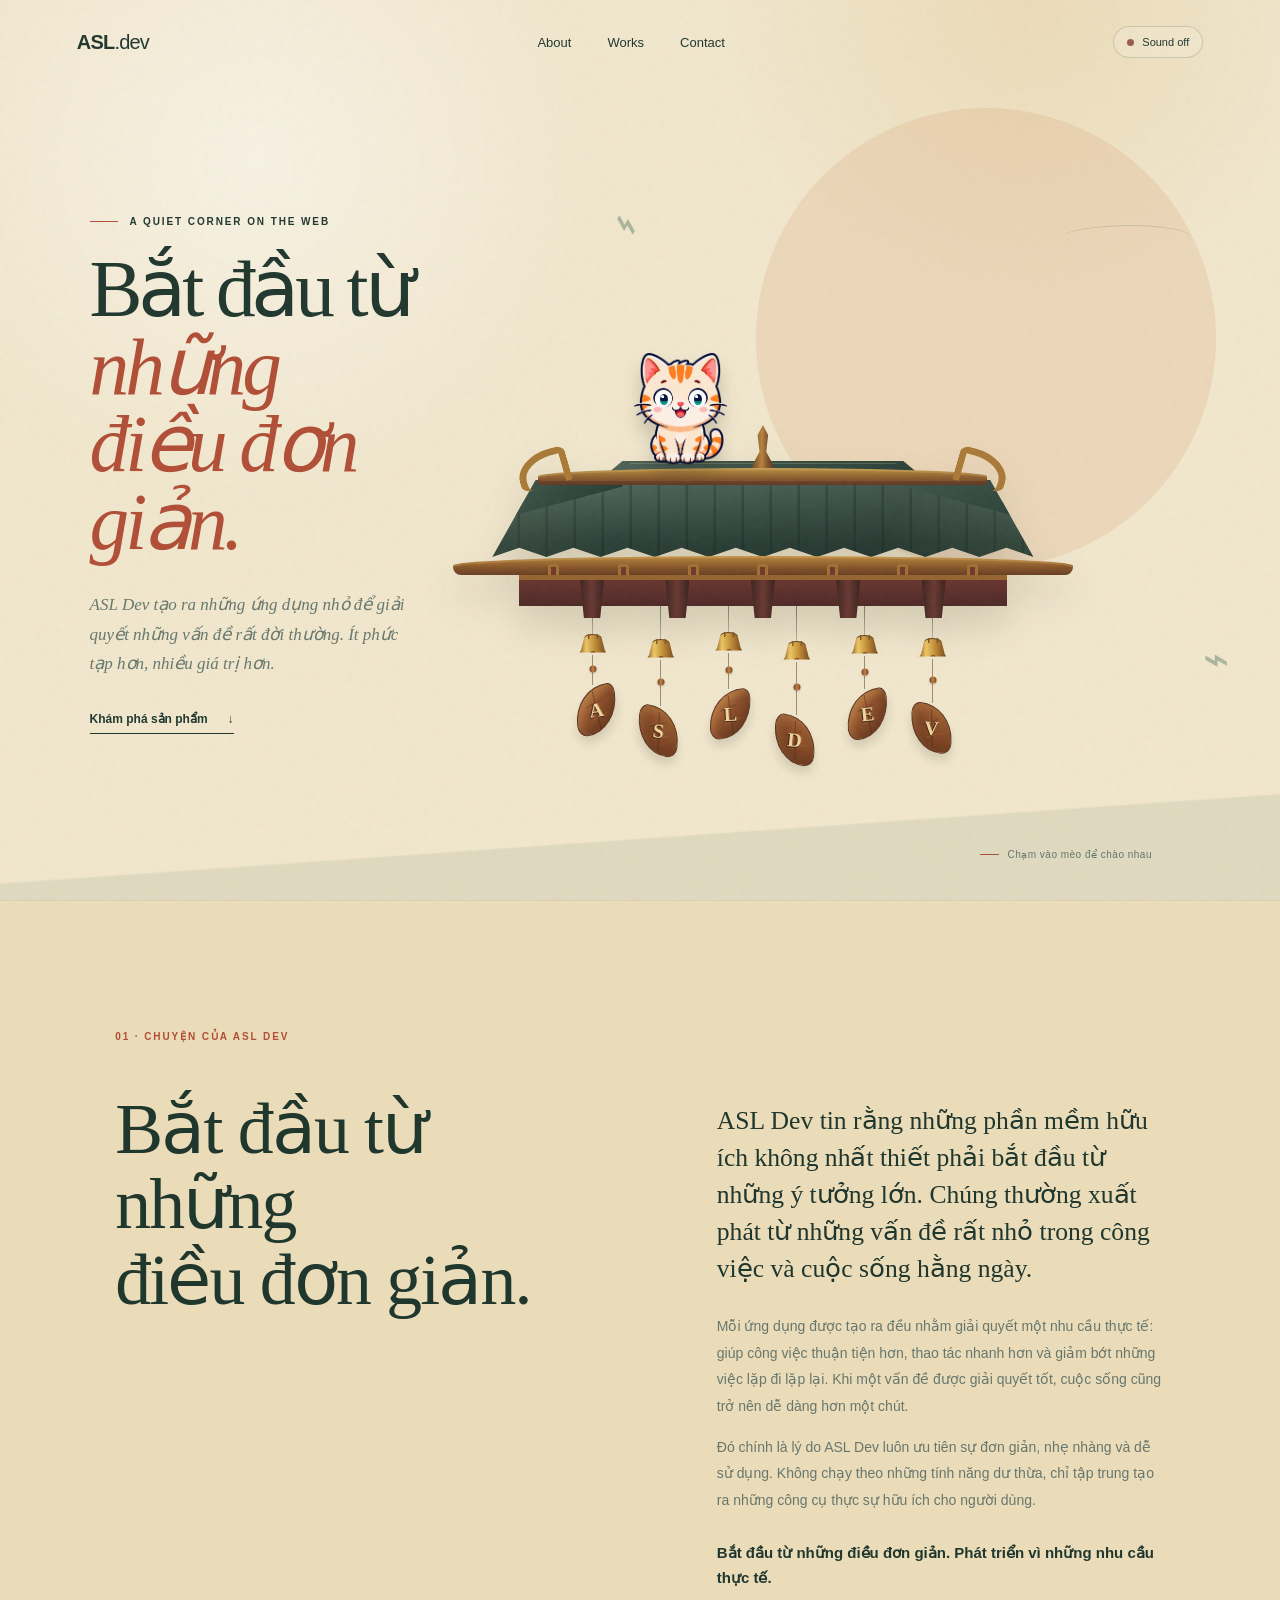
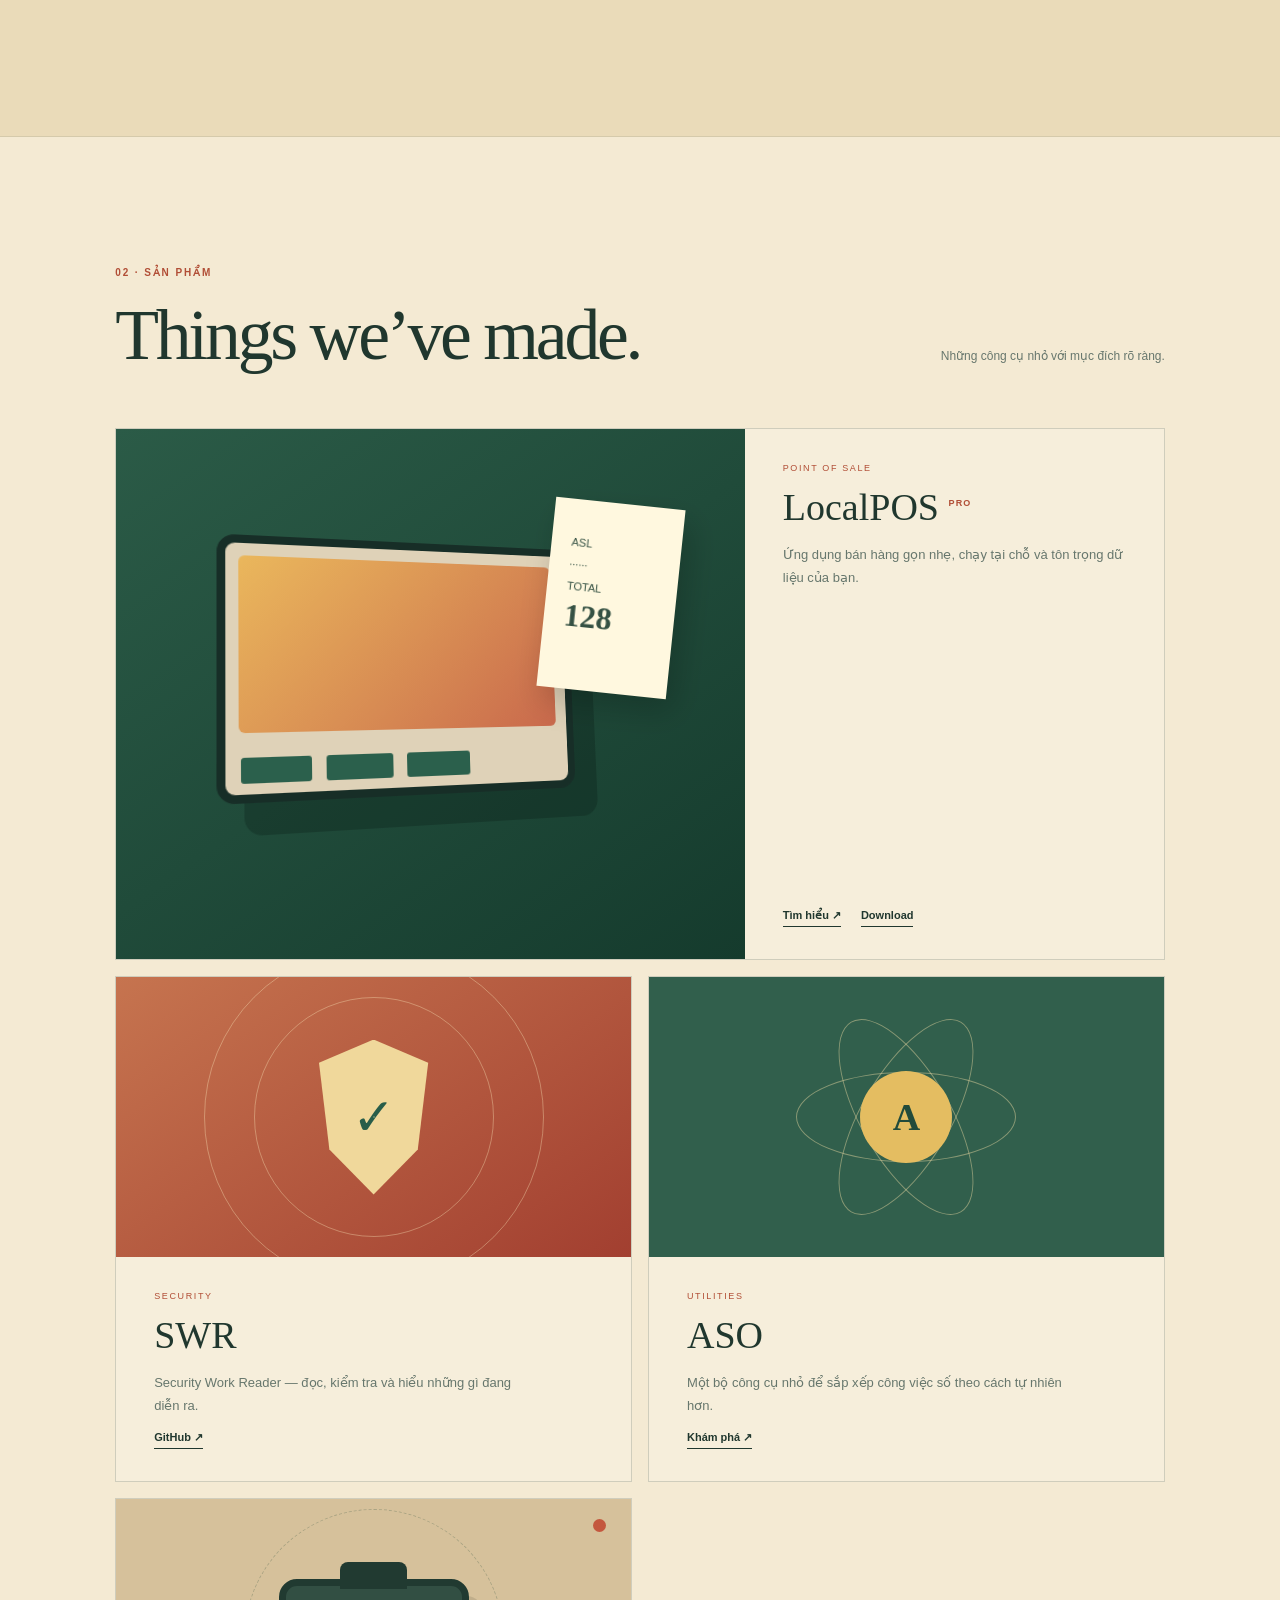
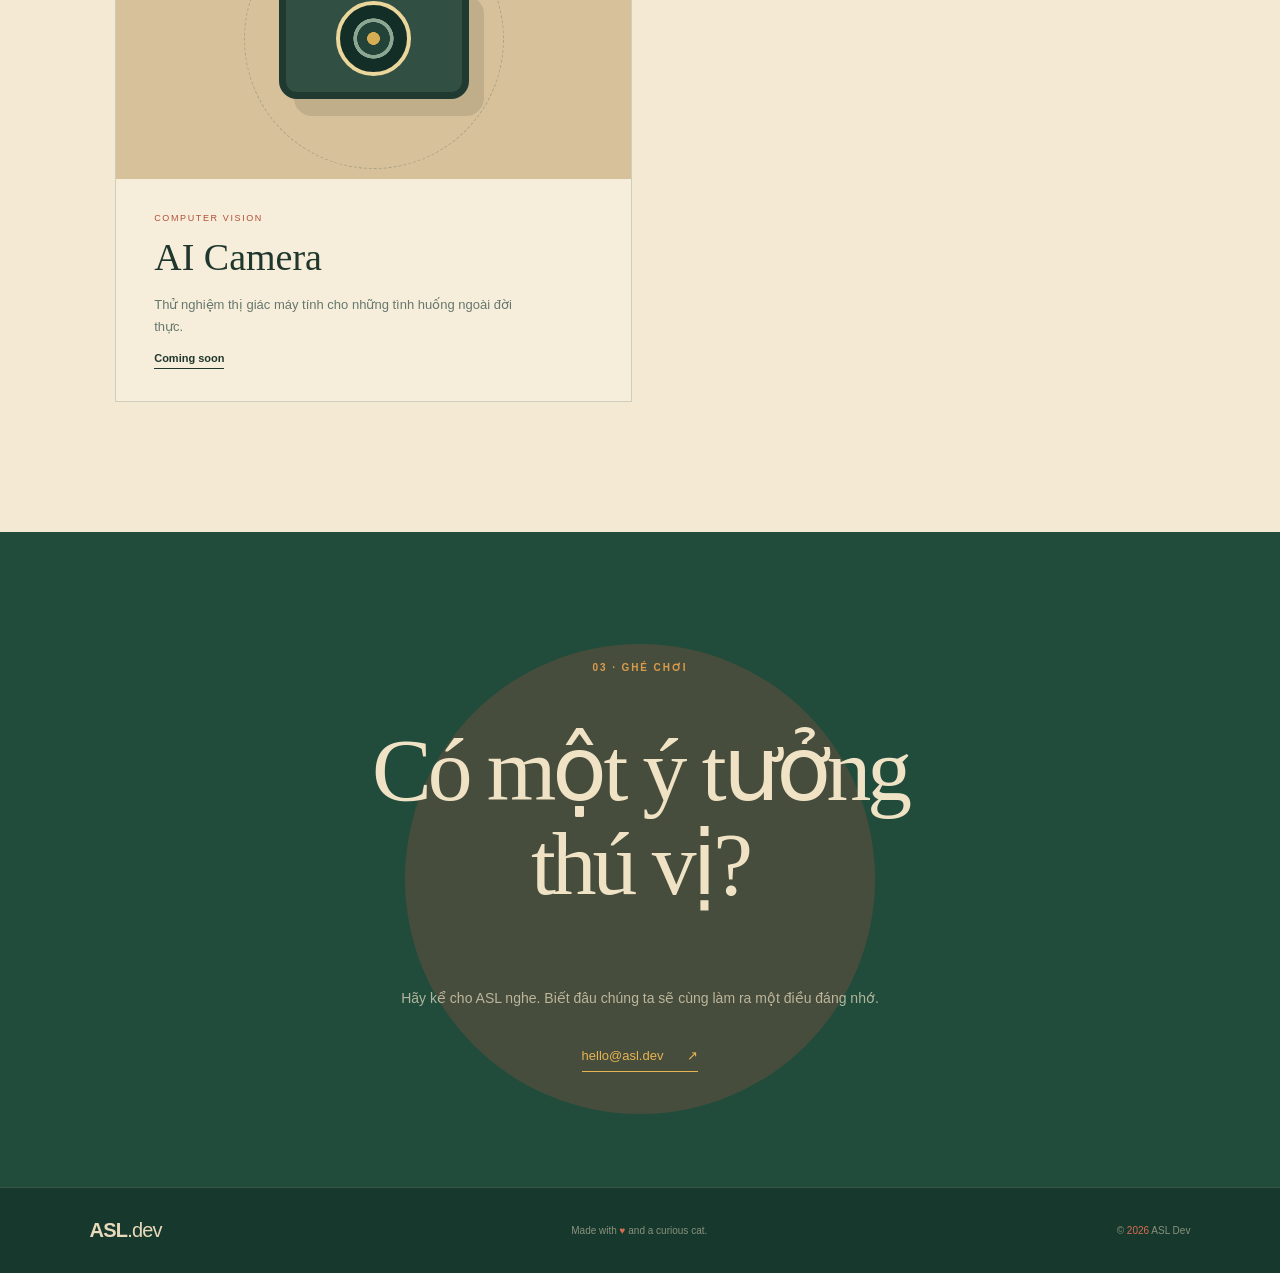
==== commit 32968d79: "Update Vietnamese hero message" ====
--- a/public/index.html
+++ b/public/index.html
@@ -35,8 +35,8 @@
 
         <div class="hero-copy">
           <p class="eyebrow">A quiet corner on the web</p>
-          <h1 id="hero-title">Ideas made<br /><em>with curiosity.</em></h1>
-          <p class="intro">Một góc nhỏ cho những ứng dụng hữu ích, những thử nghiệm kỳ lạ và niềm vui khi tự tay làm ra mọi thứ.</p>
+          <h1 id="hero-title">Bắt đầu từ<br /><em>những điều đơn giản.</em></h1>
+          <p class="intro hero-manifesto"><em>ASL Dev tạo ra những ứng dụng nhỏ để giải quyết những vấn đề rất đời thường. Ít phức tạp hơn, nhiều giá trị hơn.</em></p>
           <a class="discover" href="#work">Khám phá sản phẩm <span aria-hidden="true">↓</span></a>
         </div>
 
--- a/public/styles.css
+++ b/public/styles.css
@@ -115,3 +115,5 @@
 .story h2{letter-spacing:-.025em;font-kerning:normal;text-rendering:optimizeLegibility}
 .story-grid .lead{font-family:var(--serif);font-kerning:normal;text-rendering:optimizeLegibility}
 .story-grid .story-closing{margin-top:28px;color:var(--ink);font-size:15px;line-height:1.65}
+.hero-manifesto{max-width:540px;font-family:var(--serif);font-size:17px;line-height:1.75;color:var(--muted)}
+.hero-manifesto em{font-weight:400}
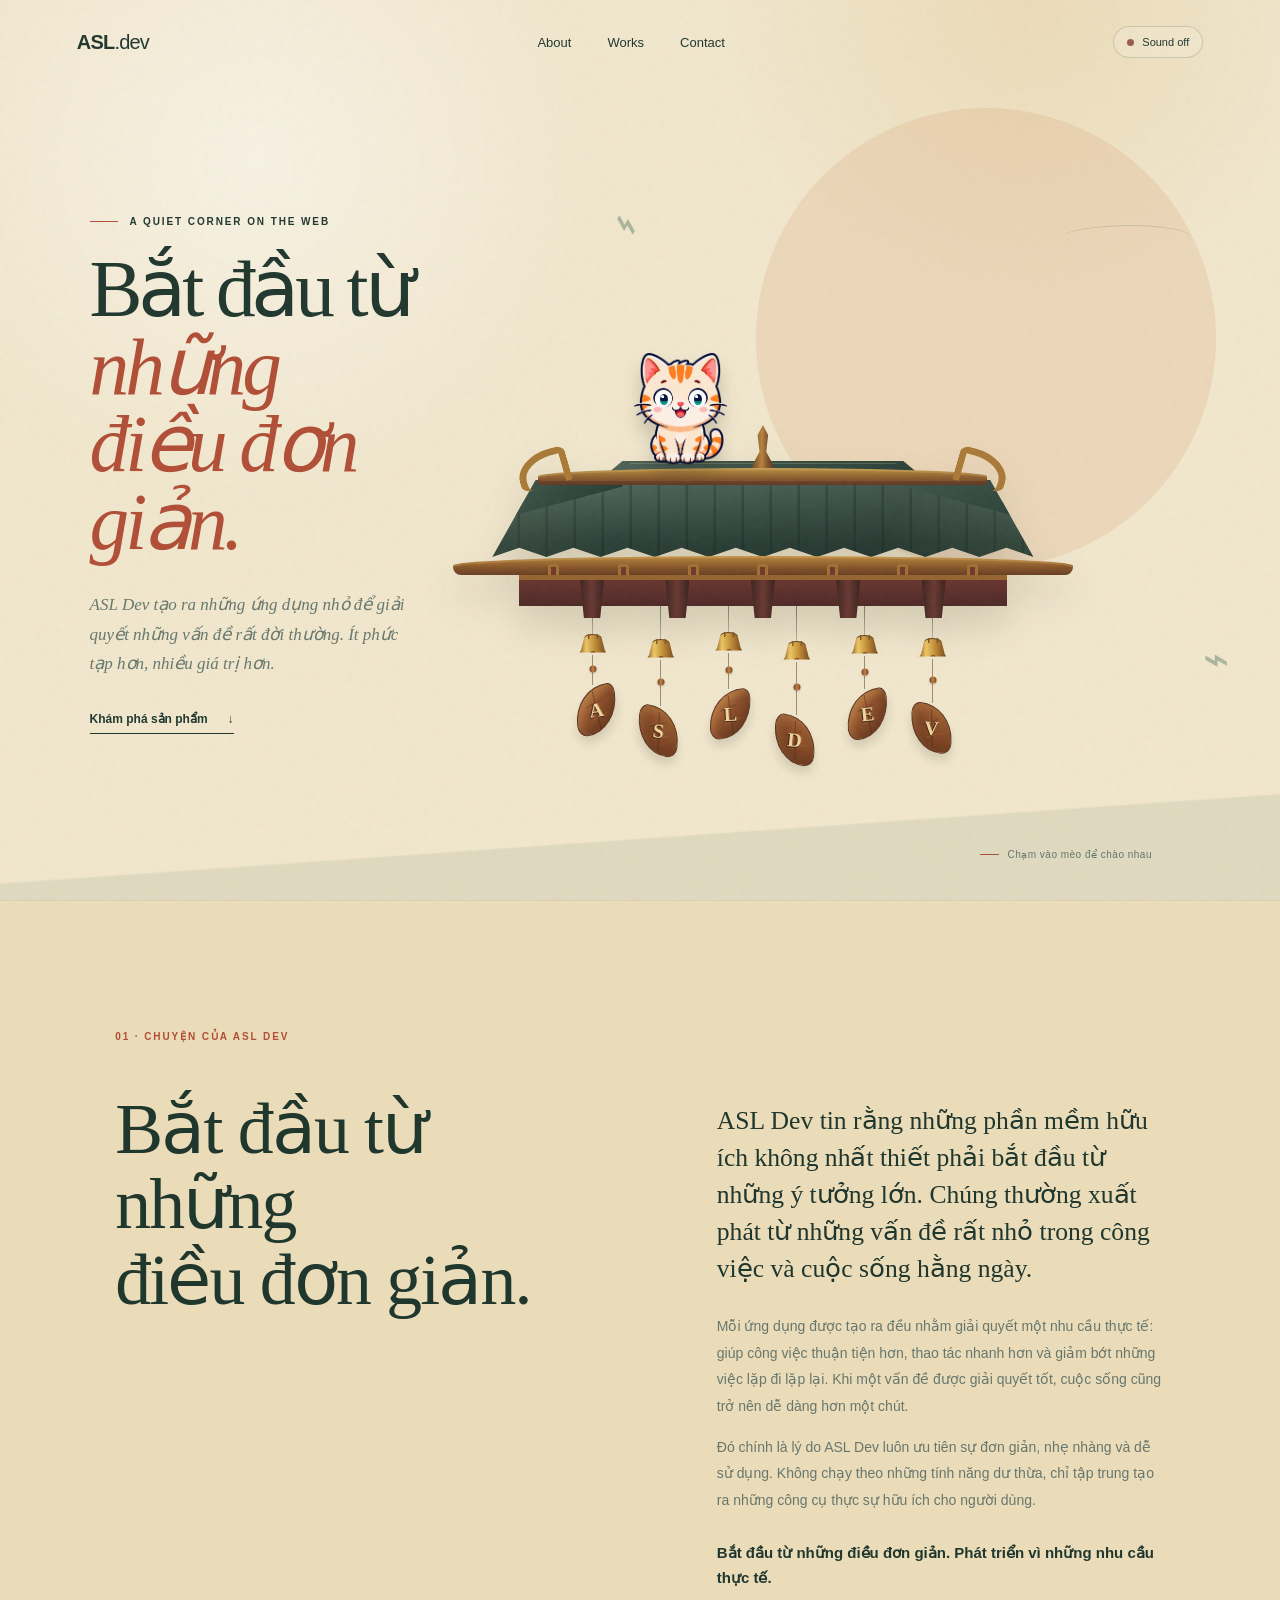
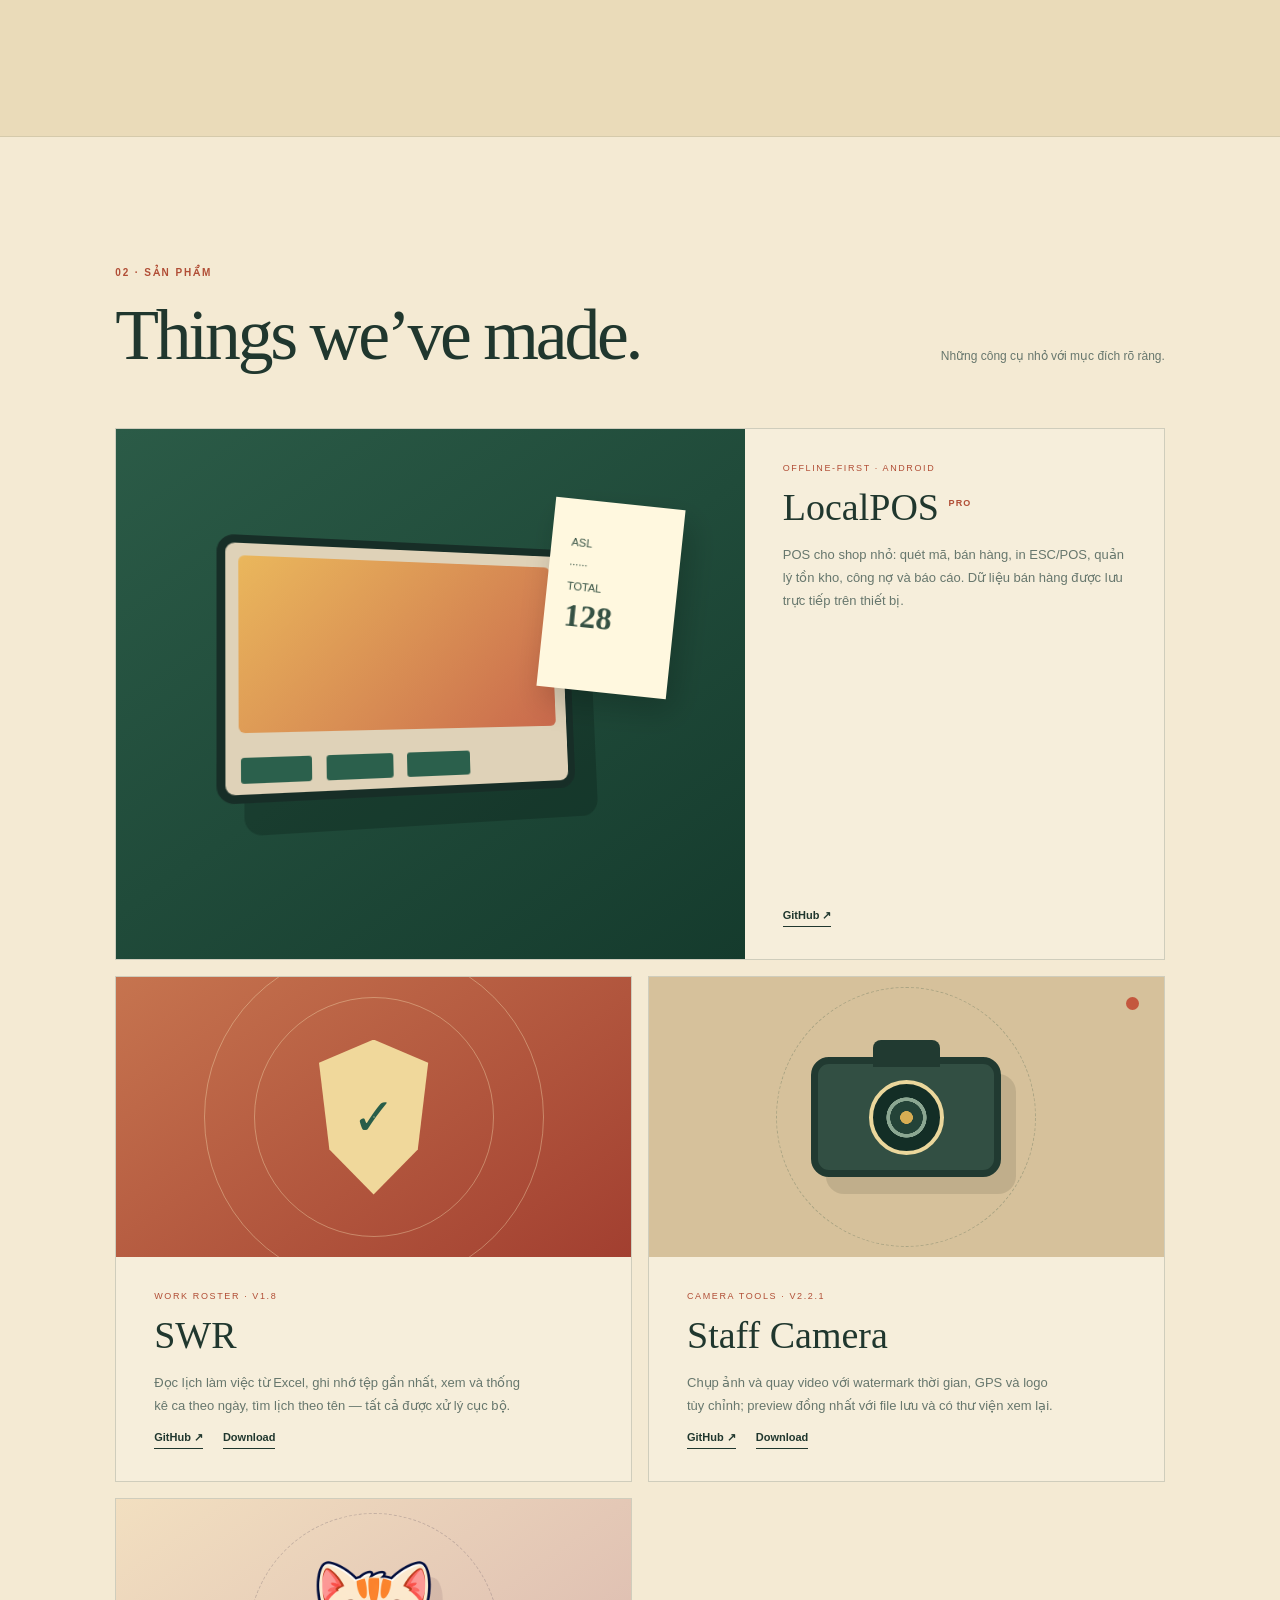
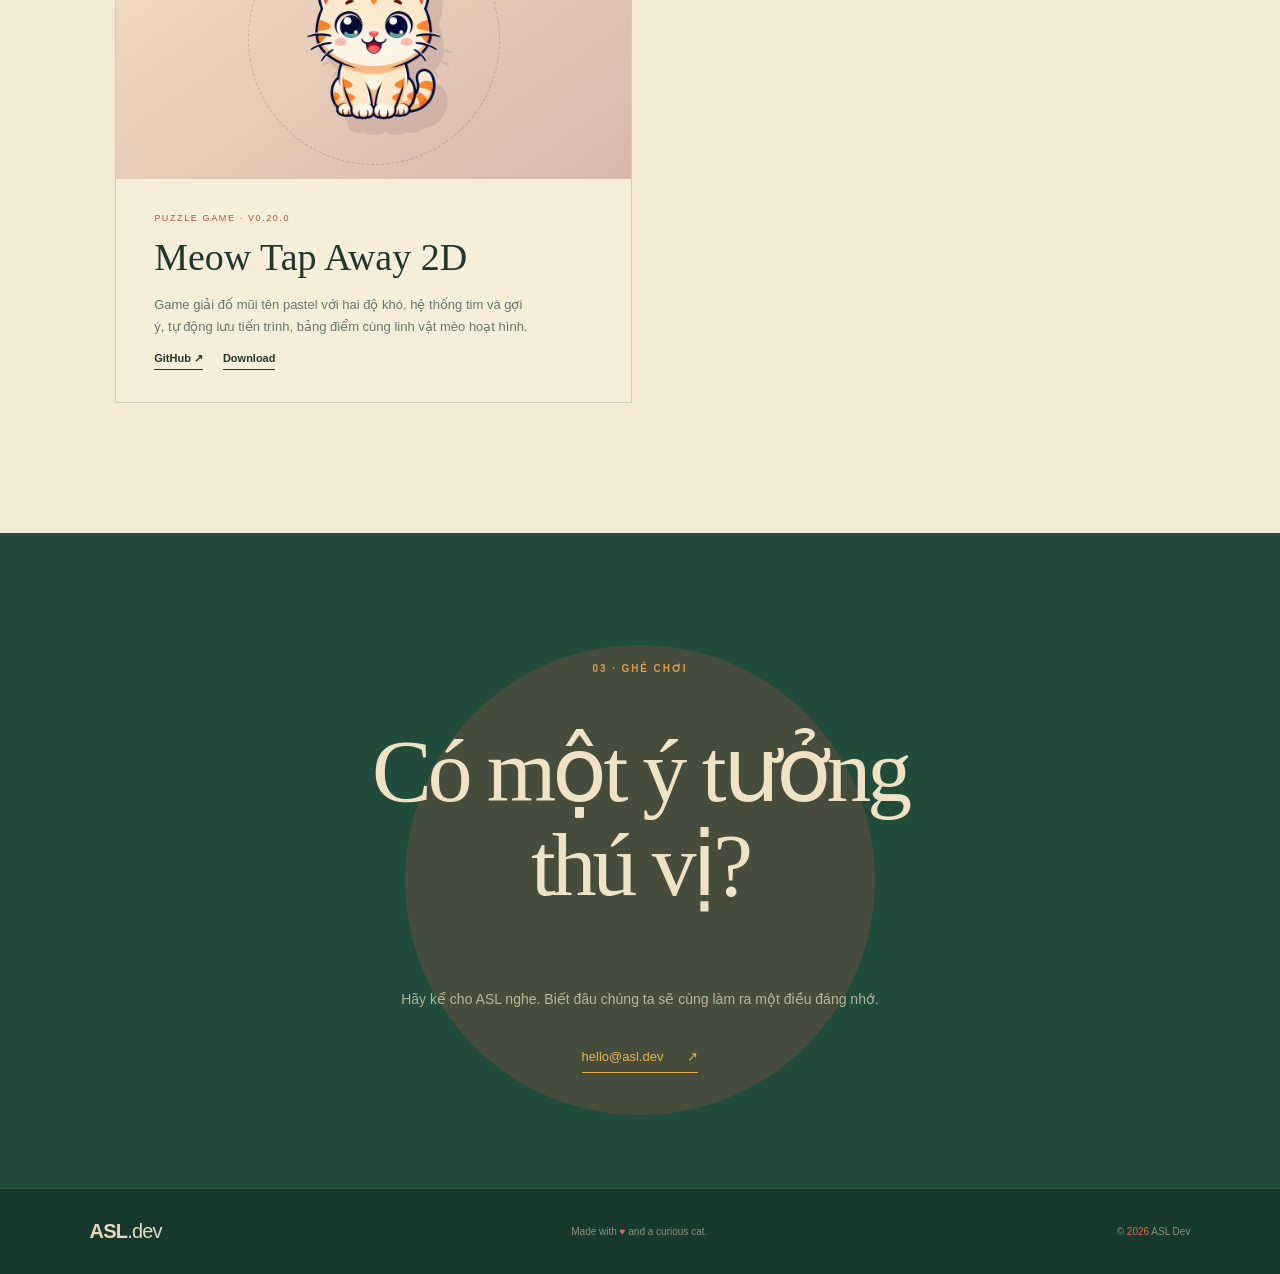
==== commit 2eb6cc01: "Update product showcase" ====
--- a/public/index.html
+++ b/public/index.html
@@ -96,19 +96,19 @@
         <div class="product-grid">
           <article class="product product-featured">
             <div class="product-visual pos-visual" aria-hidden="true"><div class="device"><span></span><i></i><i></i><i></i></div><div class="receipt">ASL<br />······<br />TOTAL<br /><b>128</b></div></div>
-            <div class="product-copy"><span class="tag">Point of sale</span><h3>LocalPOS <sup>PRO</sup></h3><p>Ứng dụng bán hàng gọn nhẹ, chạy tại chỗ và tôn trọng dữ liệu của bạn.</p><div class="actions"><a href="#contact">Tìm hiểu <span>↗</span></a><a href="#contact">Download</a></div></div>
+            <div class="product-copy"><span class="tag">Offline-first · Android</span><h3>LocalPOS <sup>PRO</sup></h3><p>POS cho shop nhỏ: quét mã, bán hàng, in ESC/POS, quản lý tồn kho, công nợ và báo cáo. Dữ liệu bán hàng được lưu trực tiếp trên thiết bị.</p><div class="actions"><a href="https://github.com/astmdevvn/LocalPOS-Pro" target="_blank" rel="noreferrer">GitHub <span>↗</span></a></div></div>
           </article>
           <article class="product">
             <div class="product-visual shield-visual" aria-hidden="true"><div class="shield"><span>✓</span></div><i></i><i></i><i></i></div>
-            <div class="product-copy"><span class="tag">Security</span><h3>SWR</h3><p>Security Work Reader — đọc, kiểm tra và hiểu những gì đang diễn ra.</p><div class="actions"><a href="#contact">GitHub <span>↗</span></a></div></div>
-          </article>
-          <article class="product">
-            <div class="product-visual orbit-visual" aria-hidden="true"><div class="core">A</div><span></span><span></span><span></span></div>
-            <div class="product-copy"><span class="tag">Utilities</span><h3>ASO</h3><p>Một bộ công cụ nhỏ để sắp xếp công việc số theo cách tự nhiên hơn.</p><div class="actions"><a href="#contact">Khám phá <span>↗</span></a></div></div>
+            <div class="product-copy"><span class="tag">Work roster · v1.8</span><h3>SWR</h3><p>Đọc lịch làm việc từ Excel, ghi nhớ tệp gần nhất, xem và thống kê ca theo ngày, tìm lịch theo tên — tất cả được xử lý cục bộ.</p><div class="actions"><a href="https://github.com/astmdevvn/swr" target="_blank" rel="noreferrer">GitHub <span>↗</span></a><a href="https://github.com/astmdevvn/swr/releases/latest" target="_blank" rel="noreferrer">Download</a></div></div>
           </article>
           <article class="product">
             <div class="product-visual camera-visual" aria-hidden="true"><div class="camera"><div class="lens"></div><span></span></div><i></i></div>
-            <div class="product-copy"><span class="tag">Computer vision</span><h3>AI Camera</h3><p>Thử nghiệm thị giác máy tính cho những tình huống ngoài đời thực.</p><div class="actions"><a href="#contact">Coming soon</a></div></div>
+            <div class="product-copy"><span class="tag">Camera tools · v2.2.1</span><h3>Staff Camera</h3><p>Chụp ảnh và quay video với watermark thời gian, GPS và logo tùy chỉnh; preview đồng nhất với file lưu và có thư viện xem lại.</p><div class="actions"><a href="https://github.com/astmdevvn/StaffCamera" target="_blank" rel="noreferrer">GitHub <span>↗</span></a><a href="https://github.com/astmdevvn/StaffCamera/releases/latest" target="_blank" rel="noreferrer">Download</a></div></div>
+          </article>
+          <article class="product">
+            <div class="product-visual meow-visual" aria-hidden="true"><img src="/asl-cat.png" alt="" /></div>
+            <div class="product-copy"><span class="tag">Puzzle game · v0.20.0</span><h3>Meow Tap Away 2D</h3><p>Game giải đố mũi tên pastel với hai độ khó, hệ thống tim và gợi ý, tự động lưu tiến trình, bảng điểm cùng linh vật mèo hoạt hình.</p><div class="actions"><a href="https://github.com/astmdevvn/meow-tap-away-2d" target="_blank" rel="noreferrer">GitHub <span>↗</span></a><a href="https://github.com/astmdevvn/meow-tap-away-2d/releases/latest" target="_blank" rel="noreferrer">Download</a></div></div>
           </article>
         </div>
       </section>
--- a/public/styles.css
+++ b/public/styles.css
@@ -16,6 +16,8 @@
 @media(max-width:620px){.topbar{height:70px}.sound-label{display:none}.hero{min-height:880px;padding-left:18px;padding-right:18px}.hero h1{font-size:50px}.intro{font-size:13px}.scene{height:470px}.roof{width:490px;top:190px;transform:translateX(-50%) scale(.82);transform-origin:top center}.cat{top:64px;transform:translateX(-50%) scale(.85);animation-name:cat-sway-mobile}.chimes{top:338px;width:360px;gap:7px;transform:translateX(-50%) scale(.76)}.speech{top:45px}.scene-hint{bottom:4px}.story,.work{padding:90px 22px}.story h2,.work h2{font-size:44px}.product-grid{grid-template-columns:1fr}.product-featured{grid-column:span 1}.product{min-height:430px}.product-visual,.pos-visual{min-height:300px}.receipt{width:90px;height:145px;padding:20px 12px}.product-copy{padding:28px}.section-head{margin-bottom:35px}.contact{padding-top:100px}.contact-sun{width:330px;height:330px}footer{height:auto;min-height:120px;gap:12px;flex-direction:column;justify-content:center}.cloud,.leaf{display:none}}@keyframes cat-sway-mobile{0%,100%{transform:translateX(-50%) scale(.85) rotate(-3deg)}50%{transform:translateX(-50%) scale(.85) rotate(4deg)}}
 @media(prefers-reduced-motion:reduce){html{scroll-behavior:auto}*,*::before,*::after{animation-duration:.001ms!important;animation-iteration-count:1!important;transition-duration:.001ms!important}}
 @media(prefers-color-scheme:dark){:root{--paper:#152b23;--paper-deep:#1b3429;--ink:#eddfbf;--muted:#aebcaf;--line:rgba(237,223,191,.17)}body::before{background:radial-gradient(circle at 70% 15%,rgba(210,92,62,.12),transparent 25%)}.story{background:#1a3329}.work{background:#132b22}.product{background:rgba(255,255,255,.025)}.product:hover{background:rgba(255,255,255,.06)}.hero::after{background:linear-gradient(176deg,transparent 49%,rgba(95,140,105,.08) 50%)}.sound-toggle{background:rgba(255,255,255,.04)}.speech{color:#20372e}.grain{opacity:.08}}
+
+.meow-visual{background:linear-gradient(145deg,#f2dfc0,#d9b6ae);display:grid;place-items:center;overflow:hidden}.meow-visual::before{content:"";position:absolute;width:250px;height:250px;border:1px dashed rgba(72,62,83,.24);border-radius:50%;animation:spin 24s linear infinite}.meow-visual img{position:relative;width:min(58%,210px);height:auto;object-fit:contain;filter:drop-shadow(12px 16px 0 rgba(88,57,70,.12));z-index:1}.product .actions{flex-wrap:wrap}.product .actions a{white-space:nowrap}
 
 /* The original Meow Tap Away 2D mascot, kept intact and animated as one illustration. */
 .cat.cat-game{left:39%;top:132px;width:180px;height:180px;overflow:visible;animation:catGameSway 5.8s ease-in-out infinite;filter:drop-shadow(0 13px 9px rgba(39,38,24,.2))}
